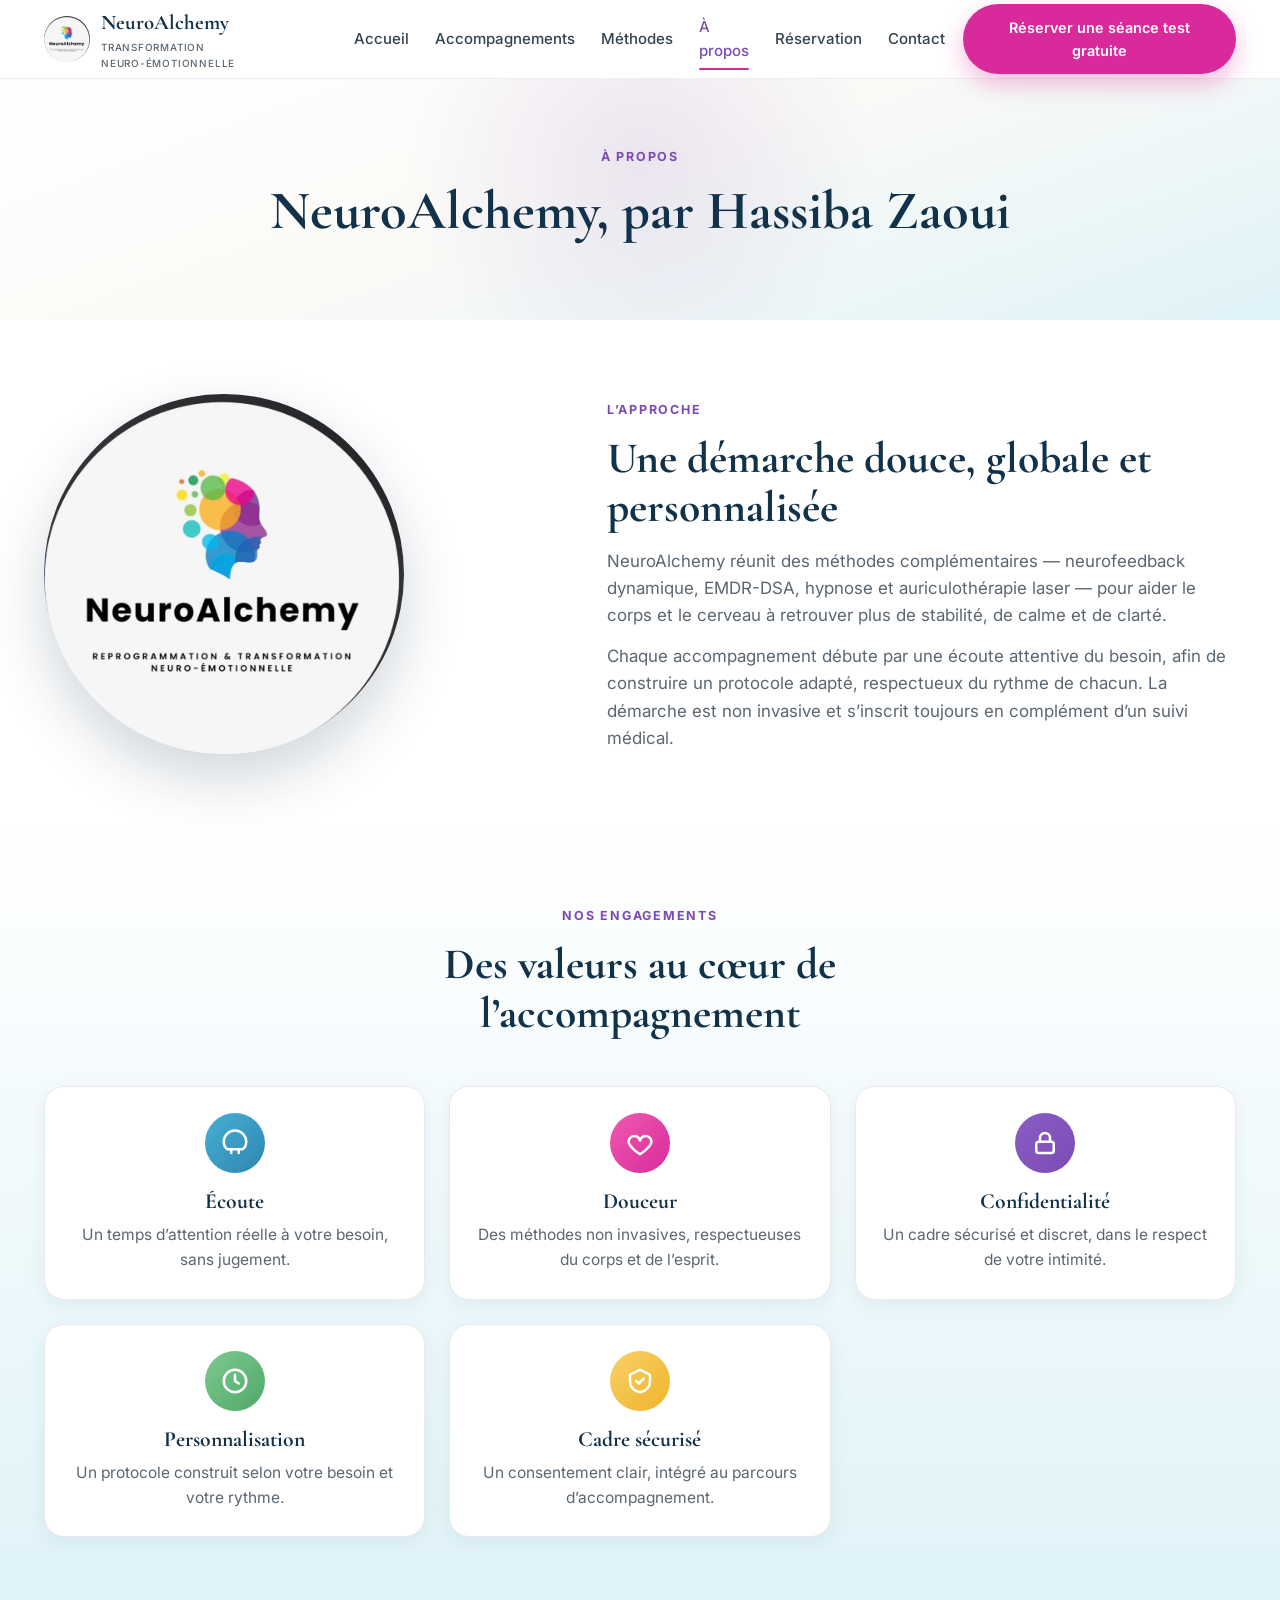
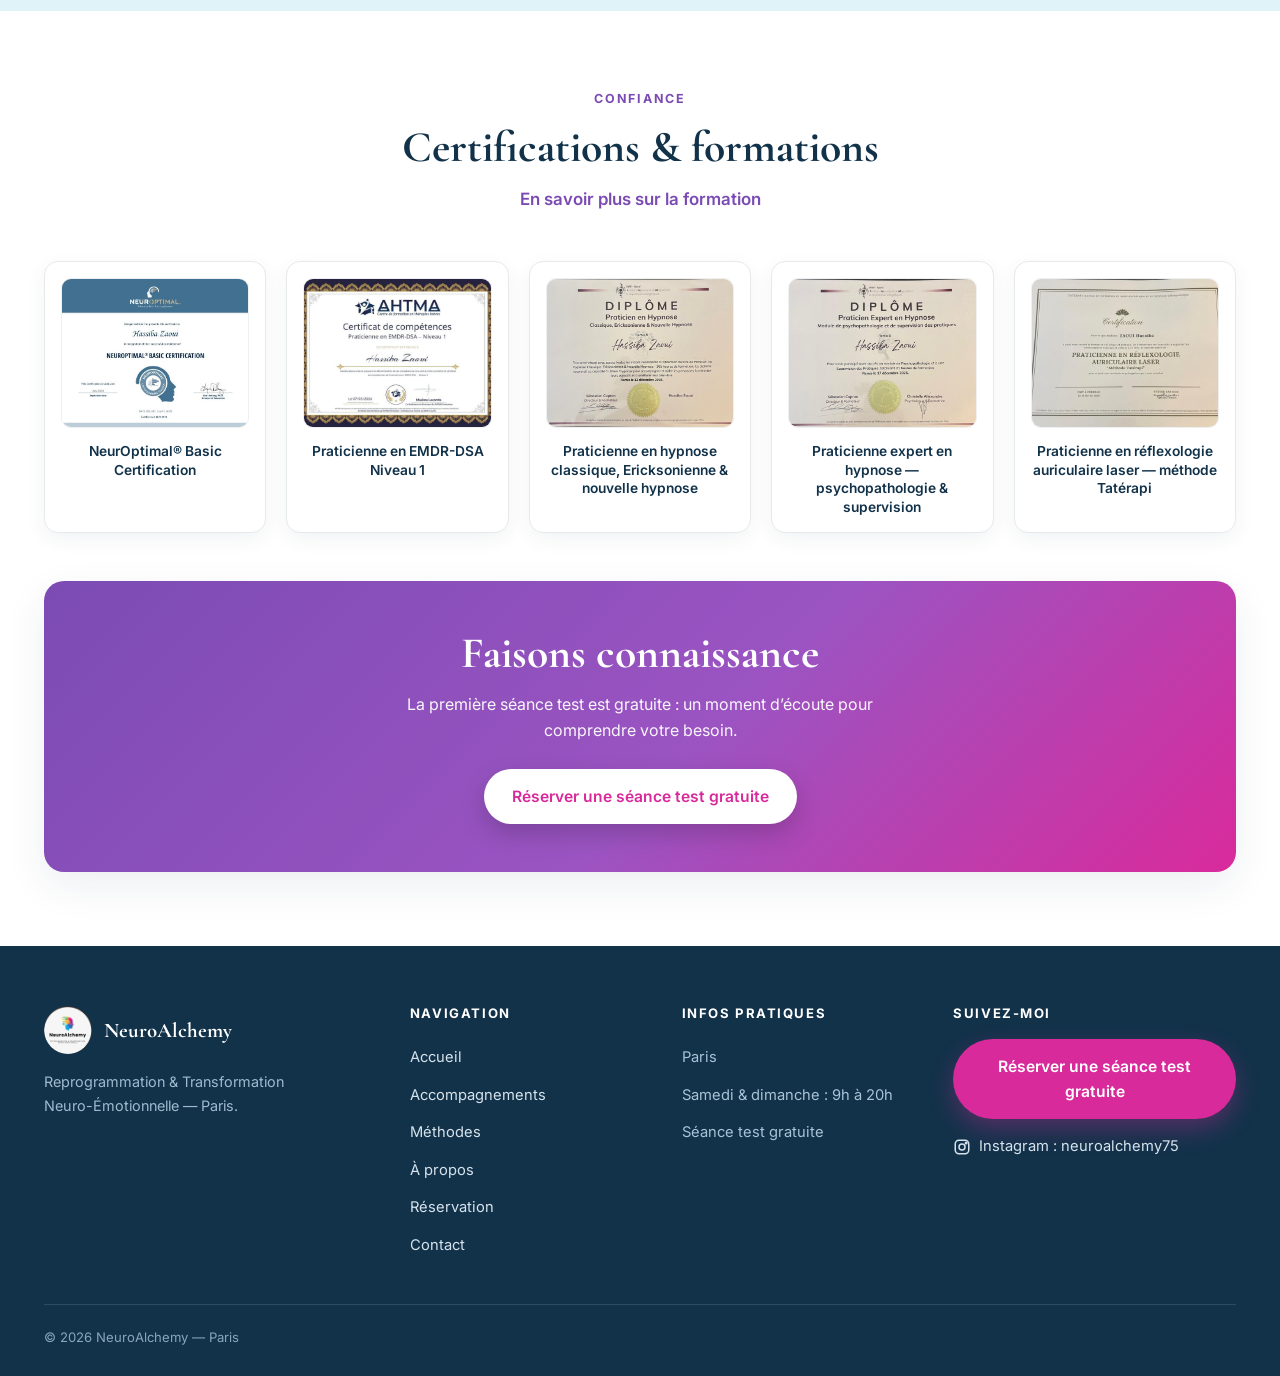
==== a-propos.html @ 663a6b1a "Site NeuroAlchemy version frontend statique" ====
<!DOCTYPE html>
<html lang="fr">
<head>
<meta charset="UTF-8">
<meta name="viewport" content="width=device-width, initial-scale=1.0">
<title>À propos — NeuroAlchemy | Hassiba Zaoui, Paris</title>
<meta name="description" content="NeuroAlchemy, l'approche de Hassiba Zaoui à Paris : écoute, douceur, confidentialité et accompagnement personnalisé en neuro-émotionnel.">
<link rel="preconnect" href="https://fonts.googleapis.com">
<link rel="preconnect" href="https://fonts.gstatic.com" crossorigin>
<link href="https://fonts.googleapis.com/css2?family=Cormorant+Garamond:wght@500;600;700&family=Inter:wght@400;500;600;700&display=swap" rel="stylesheet">
<link rel="icon" href="assets/img/logo-neuroalchemy.jpeg">
<link rel="stylesheet" href="assets/css/style.css">
</head>
<body>

<header class="site-header">
  <div class="container nav">
    <a href="index.html" class="brand">
      <img src="assets/img/logo-neuroalchemy.jpeg" alt="Logo NeuroAlchemy">
      <span>NeuroAlchemy<small>Transformation neuro-émotionnelle</small></span>
    </a>
    <nav class="nav-links">
      <a href="index.html">Accueil</a>
      <a href="accompagnements.html">Accompagnements</a>
      <a href="methodes.html">Méthodes</a>
      <a href="a-propos.html" class="active">À propos</a>
      <a href="reservation.html">Réservation</a>
      <a href="contact.html">Contact</a>
    </nav>
    <div class="nav-cta">
      <a href="reservation.html" class="btn btn-rose">Réserver une séance test gratuite</a>
      <button class="burger" aria-label="Ouvrir le menu" aria-expanded="false"><span></span><span></span><span></span></button>
    </div>
  </div>
</header>
<div class="mobile-menu" id="mobileMenu">
  <a href="index.html">Accueil</a>
  <a href="accompagnements.html">Accompagnements</a>
  <a href="methodes.html">Méthodes</a>
  <a href="a-propos.html">À propos</a>
  <a href="reservation.html">Réservation</a>
  <a href="contact.html">Contact</a>
  <a href="reservation.html" class="btn btn-rose btn-block">Réserver une séance test gratuite</a>
</div>

<section class="page-hero">
  <div class="container">
    <span class="eyebrow">À propos</span>
    <h1>NeuroAlchemy, par Hassiba Zaoui</h1>
  </div>
</section>

<!-- Présentation -->
<section class="bg-white">
  <div class="container">
    <div class="about-split">
      <div class="about-visual" data-reveal>
        <img class="hero-logo" src="assets/img/logo-neuroalchemy.jpeg" alt="Logo NeuroAlchemy">
      </div>
      <div data-reveal>
        <span class="eyebrow">L’approche</span>
        <h2>Une démarche douce, globale et personnalisée</h2>
        <p class="section-lead" style="margin-top:16px">NeuroAlchemy réunit des méthodes complémentaires — neurofeedback dynamique, EMDR-DSA, hypnose et auriculothérapie laser — pour aider le corps et le cerveau à retrouver plus de stabilité, de calme et de clarté.</p>
        <p class="section-lead" style="margin-top:14px">Chaque accompagnement débute par une écoute attentive du besoin, afin de construire un protocole adapté, respectueux du rythme de chacun. La démarche est non invasive et s’inscrit toujours en complément d’un suivi médical.</p>
      </div>
    </div>
  </div>
</section>

<!-- Valeurs -->
<section class="bg-soft">
  <div class="container">
    <div class="section-head">
      <span class="eyebrow">Nos engagements</span>
      <h2>Des valeurs au cœur de l’accompagnement</h2>
    </div>
    <div class="grid grid-3">
      <div class="card value" data-reveal><div class="icon-circle ic-bleu"><svg viewBox="0 0 24 24" fill="none" stroke-width="2" stroke-linecap="round" stroke-linejoin="round"><path d="M3 11a9 9 0 0 1 18 0c0 4-3 6-3 6H6s-3-2-3-6z"/><path d="M9 18v2M15 18v2"/></svg></div><h3>Écoute</h3><p>Un temps d’attention réelle à votre besoin, sans jugement.</p></div>
      <div class="card value" data-reveal><div class="icon-circle ic-rose"><svg viewBox="0 0 24 24" fill="none" stroke-width="2" stroke-linecap="round" stroke-linejoin="round"><path d="M12 21s-7-4.5-9-9a4.5 4.5 0 0 1 9-2 4.5 4.5 0 0 1 9 2c-2 4.5-9 9-9 9z"/></svg></div><h3>Douceur</h3><p>Des méthodes non invasives, respectueuses du corps et de l’esprit.</p></div>
      <div class="card value" data-reveal><div class="icon-circle ic-violet"><svg viewBox="0 0 24 24" fill="none" stroke-width="2" stroke-linecap="round" stroke-linejoin="round"><rect x="5" y="11" width="14" height="9" rx="2"/><path d="M8 11V8a4 4 0 0 1 8 0v3"/></svg></div><h3>Confidentialité</h3><p>Un cadre sécurisé et discret, dans le respect de votre intimité.</p></div>
      <div class="card value" data-reveal><div class="icon-circle ic-vert"><svg viewBox="0 0 24 24" fill="none" stroke-width="2" stroke-linecap="round" stroke-linejoin="round"><circle cx="12" cy="12" r="9"/><path d="M12 7v5l3 2"/></svg></div><h3>Personnalisation</h3><p>Un protocole construit selon votre besoin et votre rythme.</p></div>
      <div class="card value" data-reveal><div class="icon-circle ic-jaune"><svg viewBox="0 0 24 24" fill="none" stroke-width="2" stroke-linecap="round" stroke-linejoin="round"><path d="M12 3l8 4v5c0 5-3.5 8-8 9-4.5-1-8-4-8-9V7z"/><path d="M9 12l2 2 4-4"/></svg></div><h3>Cadre sécurisé</h3><p>Un consentement clair, intégré au parcours d’accompagnement.</p></div>
    </div>
  </div>
</section>

<!-- Certifications -->
<section class="bg-white">
  <div class="container">
    <div class="section-head">
      <span class="eyebrow">Confiance</span>
      <h2>Certifications &amp; formations</h2>
      <p class="section-lead"><a href="https://reguletoncerveau.com/" target="_blank" rel="noopener" class="text-violet" style="font-weight:600">En savoir plus sur la formation</a></p>
    </div>
    <div class="cert-grid">
      <div class="cert" data-reveal><div class="cert-thumb"><img src="assets/img/cert-neuroptimal-1.jpg" alt="Certificat NeurOptimal Basic"></div><p>NeurOptimal® Basic Certification</p></div>
      <div class="cert" data-reveal><div class="cert-thumb"><img src="assets/img/cert-emdr-1.jpg" alt="Certificat EMDR-DSA Niveau 1"></div><p>Praticienne en EMDR-DSA Niveau 1</p></div>
      <div class="cert" data-reveal><div class="cert-thumb"><img src="assets/img/cert-hypnose.jpg" alt="Diplôme Praticien en hypnose classique, Ericksonienne et nouvelle hypnose"></div><p>Praticienne en hypnose classique, Ericksonienne &amp; nouvelle hypnose</p></div>
      <div class="cert" data-reveal><div class="cert-thumb"><img src="assets/img/cert-hypnose-expert.jpg" alt="Diplôme Praticien Expert en hypnose - psychopathologie et supervision"></div><p>Praticienne expert en hypnose — psychopathologie &amp; supervision</p></div>
      <div class="cert" data-reveal><div class="cert-thumb"><img src="assets/img/cert-taterapi.jpg" alt="Certification Praticienne en réflexologie auriculaire laser méthode Tatérapi"></div><p>Praticienne en réflexologie auriculaire laser — méthode Tatérapi</p></div>
    </div>
    <div class="cta-band" style="margin-top:48px" data-reveal>
      <h2>Faisons connaissance</h2>
      <p>La première séance test est gratuite : un moment d’écoute pour comprendre votre besoin.</p>
      <a href="reservation.html" class="btn btn-rose">Réserver une séance test gratuite</a>
    </div>
  </div>
</section>

<footer class="site-footer">
  <div class="container">
    <div class="footer-grid">
      <div>
        <div class="footer-brand"><img src="assets/img/logo-neuroalchemy.jpeg" alt="Logo NeuroAlchemy"> NeuroAlchemy</div>
        <p class="sig">Reprogrammation &amp; Transformation Neuro-Émotionnelle — Paris.</p>
      </div>
      <div>
        <h4>Navigation</h4>
        <ul class="footer-links">
          <li><a href="index.html">Accueil</a></li>
          <li><a href="accompagnements.html">Accompagnements</a></li>
          <li><a href="methodes.html">Méthodes</a></li>
          <li><a href="a-propos.html">À propos</a></li>
          <li><a href="reservation.html">Réservation</a></li>
          <li><a href="contact.html">Contact</a></li>
        </ul>
      </div>
      <div>
        <h4>Infos pratiques</h4>
        <ul class="footer-info">
          <li>Paris</li>
          <li>Samedi &amp; dimanche : 9h à 20h</li>
          <li>Séance test gratuite</li>
        </ul>
      </div>
      <div class="footer-cta">
        <h4>Suivez-moi</h4>
        <a href="reservation.html" class="btn btn-rose btn-block">Réserver une séance test gratuite</a>
        <a class="insta" href="https://www.instagram.com/neuroalchemy75" target="_blank" rel="noopener">
          <svg width="18" height="18" viewBox="0 0 24 24" fill="none" stroke="currentColor" stroke-width="2"><rect x="3" y="3" width="18" height="18" rx="5"/><circle cx="12" cy="12" r="4"/><circle cx="17.5" cy="6.5" r="1"/></svg>
          Instagram : neuroalchemy75
        </a>
      </div>
    </div>
    <div class="footer-bottom">
      <p>© <span id="year"></span> NeuroAlchemy — Paris</p>
    </div>
  </div>
</footer>

<script src="assets/js/main.js"></script>
</body>
</html>
---- assets/css/style.css ----
/* =========================================================
   NeuroAlchemy — Feuille de style globale
   Reprogrammation & Transformation Neuro-Émotionnelle
   ========================================================= */

/* ---------- Variables ---------- */
:root{
  --bleu-profond:#12324A;
  --bleu-clair:#DFF3F8;
  --vert-sauge:#DDEEDB;
  --violet:#7B4BB3;
  --rose:#D92A9B;
  --rose-fonce:#b91f80;
  --jaune:#F6C44F;
  --creme:#F8F7F4;
  --noir:#111111;
  --gris:#5b6670;
  --gris-clair:#eef0f2;
  --blanc:#ffffff;

  --maxw:1240px;
  --radius:20px;
  --radius-sm:14px;
  --shadow:0 14px 40px rgba(18,50,74,.08);
  --shadow-sm:0 6px 20px rgba(18,50,74,.06);
  --shadow-hover:0 20px 50px rgba(18,50,74,.14);
  --border:1px solid #e7e9ec;

  --ff-serif:"Cormorant Garamond","Playfair Display",Georgia,serif;
  --ff-sans:"Inter","Manrope",system-ui,-apple-system,Segoe UI,Roboto,sans-serif;
}

/* ---------- Reset ---------- */
*,*::before,*::after{box-sizing:border-box;margin:0;padding:0}
html{scroll-behavior:smooth;-webkit-text-size-adjust:100%}
body{
  font-family:var(--ff-sans);
  color:var(--noir);
  background:var(--creme);
  line-height:1.6;
  overflow-x:hidden;
}
img{max-width:100%;display:block}
a{color:inherit;text-decoration:none}
ul{list-style:none}
button{font-family:inherit;cursor:pointer;border:none;background:none}

/* ---------- Typo ---------- */
h1,h2,h3,h4{font-family:var(--ff-serif);font-weight:700;line-height:1.12;color:var(--bleu-profond)}
h1{font-size:clamp(2.4rem,5vw,3.9rem)}
h2{font-size:clamp(1.9rem,3.4vw,2.9rem)}
h3{font-size:1.35rem}
.section-lead{font-size:1.06rem;color:var(--gris);max-width:640px}
.text-rose{color:var(--rose)}
.text-violet{color:var(--violet)}

/* ---------- Layout ---------- */
.container{width:100%;max-width:var(--maxw);margin:0 auto;padding:0 24px}
section{padding:74px 0}
.section-head{text-align:center;max-width:720px;margin:0 auto 48px}
.section-head .section-lead{margin:14px auto 0}
.eyebrow{
  display:inline-block;font-family:var(--ff-sans);font-weight:700;
  font-size:.78rem;letter-spacing:.14em;text-transform:uppercase;
  color:var(--violet);margin-bottom:14px;
}
.bg-soft{background:linear-gradient(180deg,#ffffff 0%,var(--bleu-clair) 100%)}
.bg-sauge{background:linear-gradient(180deg,#ffffff 0%,var(--vert-sauge) 120%)}
.bg-white{background:var(--blanc)}

/* ---------- Boutons / CTA ---------- */
.btn{
  display:inline-flex;align-items:center;justify-content:center;gap:.5rem;
  padding:15px 28px;border-radius:50px;font-weight:600;font-size:.98rem;
  transition:transform .2s ease,box-shadow .2s ease,background .2s ease;
  text-align:center;
}
.btn-rose{background:var(--rose);color:#fff;box-shadow:0 10px 24px rgba(217,42,155,.32)}
.btn-rose:hover{background:var(--rose-fonce);transform:translateY(-2px);box-shadow:0 16px 30px rgba(217,42,155,.40)}
.btn-ghost{background:#fff;color:var(--bleu-profond);border:1.5px solid #d8dde2}
.btn-ghost:hover{border-color:var(--violet);color:var(--violet);transform:translateY(-2px)}
.btn-light{background:rgba(255,255,255,.14);color:#fff;border:1.5px solid rgba(255,255,255,.35)}
.btn-light:hover{background:rgba(255,255,255,.24)}
.btn-block{width:100%}

/* ---------- Badges ---------- */
.badges{display:flex;flex-wrap:wrap;gap:10px}
.badge{
  display:inline-flex;align-items:center;gap:7px;
  background:#fff;border:var(--border);border-radius:50px;
  padding:9px 16px;font-size:.86rem;font-weight:500;color:var(--bleu-profond);
  box-shadow:var(--shadow-sm);
}
.badge .dot{width:8px;height:8px;border-radius:50%;background:var(--rose)}
.badge:nth-child(2) .dot{background:var(--violet)}
.badge:nth-child(3) .dot{background:var(--jaune)}
.badge:nth-child(4) .dot{background:#3aa6c9}

/* =========================================================
   HEADER
   ========================================================= */
.site-header{
  position:sticky;top:0;z-index:60;background:rgba(255,255,255,.92);
  backdrop-filter:blur(10px);border-bottom:1px solid #eceef0;
}
.nav{display:flex;align-items:center;justify-content:space-between;gap:18px;height:78px}
.brand{display:flex;align-items:center;gap:11px;font-family:var(--ff-serif);font-weight:700;font-size:1.3rem;color:var(--bleu-profond)}
.brand img{width:46px;height:46px;border-radius:50%;object-fit:cover}
.brand small{display:block;font-family:var(--ff-sans);font-weight:500;font-size:.62rem;letter-spacing:.08em;color:var(--gris);text-transform:uppercase}
.nav-links{display:flex;align-items:center;gap:26px}
.nav-links a{font-size:.94rem;font-weight:500;color:#33444f;position:relative;padding:4px 0}
.nav-links a:hover,.nav-links a.active{color:var(--violet)}
.nav-links a.active::after{content:"";position:absolute;left:0;right:0;bottom:-3px;height:2px;background:var(--rose);border-radius:2px}
.nav-cta{display:flex;align-items:center;gap:12px}
.nav-cta .btn{padding:12px 20px;font-size:.9rem}
.burger{display:none;flex-direction:column;gap:5px;padding:8px}
.burger span{width:24px;height:2.5px;background:var(--bleu-profond);border-radius:2px;transition:.3s}
.burger.open span:nth-child(1){transform:translateY(7.5px) rotate(45deg)}
.burger.open span:nth-child(2){opacity:0}
.burger.open span:nth-child(3){transform:translateY(-7.5px) rotate(-45deg)}

/* Mobile menu panel */
.mobile-menu{
  position:fixed;inset:0;z-index:55;background:var(--creme);
  display:flex;flex-direction:column;padding:100px 28px 40px;gap:6px;
  transform:translateX(100%);transition:transform .35s ease;visibility:hidden;
}
.mobile-menu.open{transform:translateX(0);visibility:visible}
.mobile-menu a{font-size:1.15rem;font-weight:600;color:var(--bleu-profond);padding:14px 6px;border-bottom:1px solid #e7e9ec}
.mobile-menu a:last-of-type{border:none}
.mobile-menu .btn{margin-top:18px}

/* =========================================================
   HERO
   ========================================================= */
.hero{position:relative;overflow:hidden;background:linear-gradient(160deg,#ffffff 0%,#fbfaf7 40%,var(--bleu-clair) 100%)}
.hero::before{
  content:"";position:absolute;top:-160px;right:-120px;width:540px;height:540px;
  background:radial-gradient(circle,rgba(123,75,179,.18),transparent 65%);filter:blur(10px);z-index:0;
}
.hero .container{position:relative;z-index:1;display:grid;grid-template-columns:1.05fr .95fr;gap:40px;align-items:center;padding-top:60px;padding-bottom:70px}
.hero h1{margin-bottom:22px}
.hero p.lead{font-size:1.12rem;color:#3c4a54;max-width:540px;margin-bottom:26px}
.hero .badges{margin:26px 0 30px}
.hero-ctas{display:flex;flex-wrap:wrap;gap:14px}
.hero-visual{display:flex;justify-content:center;align-items:center}
.hero-visual svg{width:100%;max-width:460px;height:auto;filter:drop-shadow(0 24px 50px rgba(18,50,74,.16))}
.hero-logo{width:100%;max-width:420px;border-radius:50%;box-shadow:0 24px 60px rgba(18,50,74,.20)}
.about-visual .hero-logo{max-width:360px}

/* =========================================================
   CARTES
   ========================================================= */
.grid{display:grid;gap:24px}
.grid-2{grid-template-columns:repeat(2,1fr)}
.grid-3{grid-template-columns:repeat(3,1fr)}
.grid-4{grid-template-columns:repeat(4,1fr)}

.card{
  background:#fff;border:var(--border);border-radius:var(--radius);
  padding:30px;box-shadow:var(--shadow-sm);
  transition:transform .25s ease,box-shadow .25s ease;
}
.card:hover{transform:translateY(-5px);box-shadow:var(--shadow-hover)}
.card h3{margin-bottom:10px}
.card p{color:var(--gris);font-size:.97rem}

/* Icône circulaire colorée */
.icon-circle{
  width:60px;height:60px;border-radius:50%;display:flex;align-items:center;justify-content:center;
  margin-bottom:18px;color:#fff;
}
.icon-circle svg{width:30px;height:30px;stroke:#fff}
.ic-violet{background:linear-gradient(135deg,#8a5ec6,#7B4BB3)}
.ic-rose{background:linear-gradient(135deg,#ef5bb0,#D92A9B)}
.ic-bleu{background:linear-gradient(135deg,#46b0d4,#2f86b0)}
.ic-vert{background:linear-gradient(135deg,#7ec98f,#4fa86a)}
.ic-jaune{background:linear-gradient(135deg,#f8d06a,#f0b429)}

/* Méthodes (icône à part) */
.method-card{position:relative;overflow:hidden}
.method-card::after{content:"";position:absolute;top:-40px;right:-40px;width:120px;height:120px;border-radius:50%;background:radial-gradient(circle,rgba(123,75,179,.10),transparent 70%)}

/* =========================================================
   SECTION TEXTE + VISUEL (approche)
   ========================================================= */
.split{display:grid;grid-template-columns:1fr 1fr;gap:48px;align-items:center}
.split .visual svg{width:100%;max-width:420px;margin:0 auto;filter:drop-shadow(0 18px 40px rgba(47,134,176,.18))}

/* =========================================================
   BESOINS (grille icônes)
   ========================================================= */
.needs-grid{display:grid;grid-template-columns:repeat(4,1fr);gap:18px}
.need{
  background:#fff;border:var(--border);border-radius:var(--radius-sm);
  padding:22px 14px;text-align:center;box-shadow:var(--shadow-sm);
  transition:transform .2s ease,box-shadow .2s ease;
}
.need:hover{transform:translateY(-4px);box-shadow:var(--shadow);border-color:var(--bleu-clair)}
.need .need-ic{
  width:52px;height:52px;margin:0 auto 12px;border-radius:50%;
  display:flex;align-items:center;justify-content:center;
  background:var(--bleu-clair);color:var(--bleu-profond);
}
.need:nth-child(3n) .need-ic{background:var(--vert-sauge)}
.need:nth-child(3n+1) .need-ic{background:#f3e7fb;color:var(--violet)}
.need .need-ic svg{width:26px;height:26px}
.need span{font-weight:600;font-size:.92rem;color:var(--bleu-profond)}

/* =========================================================
   ÉTAPES
   ========================================================= */
.steps{display:grid;grid-template-columns:repeat(4,1fr);gap:20px;position:relative}
.step{background:#fff;border:var(--border);border-radius:var(--radius);padding:28px 24px;box-shadow:var(--shadow-sm);position:relative}
.step-num{
  width:44px;height:44px;border-radius:50%;background:var(--bleu-profond);color:#fff;
  display:flex;align-items:center;justify-content:center;font-family:var(--ff-serif);font-weight:700;font-size:1.25rem;margin-bottom:16px;
}
.step:nth-child(2) .step-num{background:var(--violet)}
.step:nth-child(3) .step-num{background:var(--rose)}
.step:nth-child(4) .step-num{background:var(--jaune);color:var(--bleu-profond)}
.step h3{font-size:1.12rem;margin-bottom:8px}
.step p{color:var(--gris);font-size:.93rem}
.step-arrow{position:absolute;top:50%;right:-22px;transform:translateY(-50%);color:#c9d3da;z-index:2}
.steps .step:last-child .step-arrow{display:none}

/* =========================================================
   TABLEAU PROTOCOLES
   ========================================================= */
.table-wrap{background:#fff;border:var(--border);border-radius:var(--radius);box-shadow:var(--shadow);overflow:hidden}
.table-scroll{overflow-x:auto}
table.protocoles{width:100%;border-collapse:collapse;min-width:680px}
table.protocoles th,table.protocoles td{padding:15px 20px;text-align:left;font-size:.94rem}
table.protocoles thead th{background:var(--bleu-profond);color:#fff;font-family:var(--ff-sans);font-weight:600;letter-spacing:.02em}
table.protocoles tbody tr:nth-child(even){background:#f6fafc}
table.protocoles tbody tr{border-bottom:1px solid #eef2f4}
table.protocoles td:first-child{font-weight:600;color:var(--bleu-profond)}
.table-note{font-size:.86rem;color:var(--gris);margin-top:16px;font-style:italic;text-align:center}
.scroll-hint{display:none;font-size:.8rem;color:var(--violet);text-align:center;margin-bottom:10px}

/* Cartes protocoles (mobile) */
.proto-cards{display:none;flex-direction:column;gap:14px}
.proto-card{background:#fff;border:var(--border);border-radius:var(--radius-sm);padding:18px 20px;box-shadow:var(--shadow-sm)}
.proto-card h4{font-family:var(--ff-serif);color:var(--bleu-profond);font-size:1.1rem;margin-bottom:10px}
.proto-card dl{display:grid;grid-template-columns:auto 1fr;gap:6px 14px;font-size:.9rem}
.proto-card dt{color:var(--gris)}
.proto-card dd{font-weight:600;color:var(--bleu-profond);text-align:right}

/* =========================================================
   CERTIFICATIONS
   ========================================================= */
.cert-grid{display:grid;grid-template-columns:repeat(5,1fr);gap:20px}
.cert{background:#fff;border:var(--border);border-radius:var(--radius-sm);padding:16px;box-shadow:var(--shadow-sm);text-align:center;transition:transform .2s ease,box-shadow .2s ease}
.cert:hover{transform:translateY(-4px);box-shadow:var(--shadow)}
.cert-thumb{height:150px;border-radius:10px;overflow:hidden;border:1px solid #edeff1;margin-bottom:14px;display:flex;align-items:center;justify-content:center;background:#f7f9fa}
.cert-thumb img{width:100%;height:100%;object-fit:cover}
.cert-thumb.placeholder{background:linear-gradient(135deg,#eef4fb,#f3e7fb);flex-direction:column;gap:8px;color:var(--violet);padding:14px}
.cert-thumb.placeholder svg{width:42px;height:42px}
.cert-thumb.placeholder small{font-size:.72rem;color:var(--gris)}
.cert p{font-size:.86rem;font-weight:600;color:var(--bleu-profond);line-height:1.35}

/* =========================================================
   INFOS PRATIQUES
   ========================================================= */
.infos-card{background:var(--bleu-profond);color:#fff;border-radius:var(--radius);padding:34px;box-shadow:var(--shadow)}
.infos-card h3{color:#fff;margin-bottom:20px}
.infos-list li{display:flex;gap:12px;padding:12px 0;border-bottom:1px solid rgba(255,255,255,.12);font-size:.95rem}
.infos-list li:last-child{border:none}
.infos-list .lbl{color:#a8c4d6;min-width:140px}
.infos-list .val{font-weight:600;color:#fff}
.infos-card .warn{margin-top:16px;font-size:.85rem;color:#ffd9ef;background:rgba(217,42,155,.18);padding:12px 14px;border-radius:10px}

.infos-split{display:grid;grid-template-columns:1fr 1fr;gap:40px;align-items:start}
.infos-split .lead-block h2{margin-bottom:14px}

/* =========================================================
   RÉSERVATION (parcours 6 étapes / formulaire)
   ========================================================= */
.reservation-card{background:#fff;border:var(--border);border-radius:var(--radius);box-shadow:var(--shadow);padding:38px;max-width:720px;margin:0 auto}
.parcours{display:grid;grid-template-columns:repeat(3,1fr);gap:16px;margin-bottom:30px}
.parcours-step{display:flex;gap:12px;align-items:center;background:var(--creme);border-radius:var(--radius-sm);padding:14px}
.parcours-step .n{width:34px;height:34px;flex:0 0 34px;border-radius:50%;background:#fff;border:2px solid var(--violet);color:var(--violet);display:flex;align-items:center;justify-content:center;font-weight:700;font-size:.9rem}
.parcours-step span{font-size:.88rem;font-weight:600;color:var(--bleu-profond)}

.consent{display:flex;flex-direction:column;gap:12px;margin:6px 0 24px}
.consent label{display:flex;gap:12px;align-items:flex-start;font-size:.92rem;color:#3c4a54;cursor:pointer}
.consent input{margin-top:4px;width:18px;height:18px;accent-color:var(--rose);flex:0 0 18px}

/* Formulaire */
.form-grid{display:grid;grid-template-columns:1fr 1fr;gap:18px;margin-bottom:18px}
.field{display:flex;flex-direction:column;gap:7px}
.field.full{grid-column:1/-1}
.field label{font-size:.86rem;font-weight:600;color:var(--bleu-profond)}
.field input,.field select,.field textarea{
  font-family:inherit;font-size:.95rem;padding:13px 15px;border:1.5px solid #dde2e6;border-radius:12px;background:#fcfdfe;color:var(--noir);transition:border .2s,box-shadow .2s;
}
.field input:focus,.field select:focus,.field textarea:focus{outline:none;border-color:var(--violet);box-shadow:0 0 0 3px rgba(123,75,179,.12)}
.field textarea{resize:vertical;min-height:110px}
.cancel-box{background:var(--bleu-clair);border-radius:12px;padding:14px 18px;font-size:.88rem;color:var(--bleu-profond);margin-bottom:20px}
.cancel-box strong{color:var(--rose-fonce)}
.form-success{
  display:none;background:linear-gradient(135deg,var(--vert-sauge),#eef9ee);
  border:1.5px solid #bfe0c2;border-radius:var(--radius-sm);padding:22px 24px;
  color:#2c5a39;font-weight:500;text-align:center;margin-top:20px;
}
.form-success.show{display:block;animation:fade .4s ease}
.form-success strong{display:block;font-family:var(--ff-serif);font-size:1.2rem;margin-bottom:6px;color:var(--bleu-profond)}
@keyframes fade{from{opacity:0;transform:translateY(8px)}to{opacity:1;transform:none}}

/* =========================================================
   FAQ
   ========================================================= */
.faq{max-width:780px;margin:0 auto;display:flex;flex-direction:column;gap:12px}
.faq-item{background:#fff;border:var(--border);border-radius:var(--radius-sm);overflow:hidden;box-shadow:var(--shadow-sm)}
.faq-q{width:100%;display:flex;justify-content:space-between;align-items:center;gap:16px;text-align:left;padding:20px 24px;font-weight:600;color:var(--bleu-profond);font-size:1.02rem}
.faq-q .chev{flex:0 0 22px;transition:transform .3s ease;color:var(--violet)}
.faq-item.open .faq-q .chev{transform:rotate(180deg)}
.faq-a{max-height:0;overflow:hidden;transition:max-height .35s ease}
.faq-a p{padding:0 24px 20px;color:var(--gris);font-size:.96rem}

/* =========================================================
   CTA BANDEAU
   ========================================================= */
.cta-band{background:linear-gradient(135deg,var(--violet),#9b54c2 55%,var(--rose));border-radius:var(--radius);padding:48px;text-align:center;color:#fff;box-shadow:var(--shadow)}
.cta-band h2{color:#fff;margin-bottom:14px}
.cta-band p{max-width:560px;margin:0 auto 26px;opacity:.95}
.cta-band .btn-rose{background:#fff;color:var(--rose);box-shadow:0 10px 24px rgba(0,0,0,.18)}
.cta-band .btn-rose:hover{background:#fff;color:var(--rose-fonce)}

/* =========================================================
   DISCLAIMER
   ========================================================= */
.disclaimer{background:#fff;border:1px dashed #d3dade;border-radius:var(--radius-sm);padding:18px 22px;font-size:.9rem;color:var(--gris);text-align:center;max-width:820px;margin:0 auto}

/* =========================================================
   FOOTER
   ========================================================= */
.site-footer{background:var(--bleu-profond);color:#d7e3ec;padding:60px 0 28px}
.footer-grid{display:grid;grid-template-columns:1.4fr 1fr 1fr 1.2fr;gap:36px;margin-bottom:40px}
.footer-brand{display:flex;align-items:center;gap:12px;margin-bottom:16px;font-family:var(--ff-serif);font-size:1.3rem;color:#fff;font-weight:700}
.footer-brand img{width:48px;height:48px;border-radius:50%}
.site-footer p.sig{font-size:.9rem;color:#9fbacd;max-width:280px}
.site-footer h4{color:#fff;font-family:var(--ff-sans);font-size:.82rem;letter-spacing:.12em;text-transform:uppercase;margin-bottom:18px}
.footer-links li,.footer-info li{padding:7px 0;font-size:.92rem}
.footer-links a:hover{color:var(--rose)}
.footer-info li{color:#a8c4d6}
.footer-cta .btn{margin-bottom:16px}
.footer-cta a.insta{display:inline-flex;align-items:center;gap:8px;color:#d7e3ec;font-size:.92rem}
.footer-cta a.insta:hover{color:var(--jaune)}
.footer-bottom{border-top:1px solid rgba(255,255,255,.12);padding-top:22px;display:flex;justify-content:space-between;flex-wrap:wrap;gap:14px;font-size:.82rem;color:#88a6bb}
.footer-disclaimer{font-size:.82rem;color:#88a6bb;max-width:680px;line-height:1.5}

/* =========================================================
   PAGE HEADER (pages secondaires)
   ========================================================= */
.page-hero{background:linear-gradient(160deg,#ffffff,#fbfaf7 45%,var(--bleu-clair));text-align:center;padding:64px 0 60px;position:relative;overflow:hidden}
.page-hero::before{content:"";position:absolute;top:-120px;left:50%;transform:translateX(-50%);width:600px;height:400px;background:radial-gradient(circle,rgba(123,75,179,.12),transparent 65%)}
.page-hero .container{position:relative;z-index:1}
.page-hero h1{font-size:clamp(2.2rem,4.4vw,3.4rem);margin-bottom:18px}
.page-hero p{font-size:1.1rem;color:#3c4a54;max-width:640px;margin:0 auto}
.page-hero .badges{justify-content:center;margin-top:26px}

/* Accompagnements catégories */
.cat-card{display:grid;grid-template-columns:auto 1fr;gap:22px;align-items:start;background:#fff;border:var(--border);border-radius:var(--radius);padding:30px;box-shadow:var(--shadow-sm);transition:transform .25s,box-shadow .25s}
.cat-card:hover{transform:translateY(-4px);box-shadow:var(--shadow-hover)}
.cat-card .tags{display:flex;flex-wrap:wrap;gap:8px;margin-top:12px}
.cat-card .tags span{background:var(--bleu-clair);color:var(--bleu-profond);border-radius:50px;padding:5px 13px;font-size:.8rem;font-weight:600}

/* Méthode détaillée */
.method-detail{display:grid;grid-template-columns:auto 1fr;gap:26px;align-items:start;background:#fff;border:var(--border);border-radius:var(--radius);padding:34px;box-shadow:var(--shadow-sm)}
.method-detail .for-needs{margin-top:14px;font-size:.92rem;color:var(--bleu-profond)}
.method-detail .for-needs strong{color:var(--violet)}
.method-detail .btn{margin-top:18px}

/* Valeurs */
.value{text-align:center;padding:26px 20px}
.value .icon-circle{margin:0 auto 16px}

/* About */
.about-split{display:grid;grid-template-columns:.9fr 1.1fr;gap:48px;align-items:center}
.about-visual svg{width:100%;max-width:380px;margin:0 auto}

/* contact info */
.contact-grid{display:grid;grid-template-columns:1fr 1fr;gap:30px}
.contact-info li{display:flex;gap:14px;align-items:center;padding:16px 0;border-bottom:1px solid #e7e9ec}
.contact-info li:last-child{border:none}
.contact-info .ci-ic{width:46px;height:46px;flex:0 0 46px;border-radius:50%;background:var(--bleu-clair);display:flex;align-items:center;justify-content:center;color:var(--violet)}
.contact-info .ci-ic svg{width:22px;height:22px}
.contact-info .ci-lbl{font-size:.78rem;color:var(--gris);text-transform:uppercase;letter-spacing:.06em}
.contact-info .ci-val{font-weight:600;color:var(--bleu-profond)}

.mt-0{margin-top:0}
.center{text-align:center}
.mb-40{margin-bottom:40px}

/* =========================================================
   RESPONSIVE — TABLETTE
   ========================================================= */
@media (max-width:1024px){
  .grid-4{grid-template-columns:repeat(2,1fr)}
  .needs-grid{grid-template-columns:repeat(3,1fr)}
  .steps{grid-template-columns:repeat(2,1fr)}
  .step-arrow{display:none}
  .cert-grid{grid-template-columns:repeat(3,1fr)}
  .parcours{grid-template-columns:repeat(2,1fr)}
}

/* =========================================================
   RESPONSIVE — MOBILE (768px)
   ========================================================= */
@media (max-width:768px){
  section{padding:52px 0}
  .container{padding:0 18px}
  .nav-links,.nav-cta .btn{display:none}
  .burger{display:flex}

  /* Hero mobile : tout centré, empilé */
  .hero .container{grid-template-columns:1fr;text-align:center;gap:30px;padding-top:36px;padding-bottom:44px}
  .hero p.lead{margin-left:auto;margin-right:auto}
  .hero .badges{justify-content:center}
  .hero-ctas{flex-direction:column}
  .hero-ctas .btn{width:100%}
  .hero-visual{order:-1}
  .hero-visual svg{max-width:280px}

  .split,.infos-split,.about-split,.contact-grid{grid-template-columns:1fr;gap:30px;text-align:center}
  .split .visual{order:-1}
  .section-head{margin-bottom:34px}

  .grid-2,.grid-3,.grid-4{grid-template-columns:1fr}
  .needs-grid{grid-template-columns:repeat(2,1fr)}
  .steps{grid-template-columns:1fr}

  .cert-grid{grid-template-columns:repeat(2,1fr)}

  /* Tableau -> cartes */
  .table-wrap{display:none}
  .proto-cards{display:flex}

  .parcours{grid-template-columns:1fr}
  .form-grid{grid-template-columns:1fr}
  .reservation-card{padding:24px}

  .cat-card,.method-detail{grid-template-columns:1fr;text-align:center}
  .cat-card .tags{justify-content:center}
  .method-detail .icon-circle,.cat-card .icon-circle{margin-left:auto;margin-right:auto}

  .cta-band{padding:34px 22px}

  .footer-grid{grid-template-columns:1fr;gap:30px;text-align:center}
  .footer-brand,.footer-cta a.insta{justify-content:center}
  .site-footer p.sig{margin:0 auto}
  .infos-list .lbl{min-width:auto}
  .footer-bottom{flex-direction:column;text-align:center;align-items:center}
}

@media (max-width:380px){
  .needs-grid,.cert-grid{grid-template-columns:1fr}
  .badge{font-size:.8rem}
}
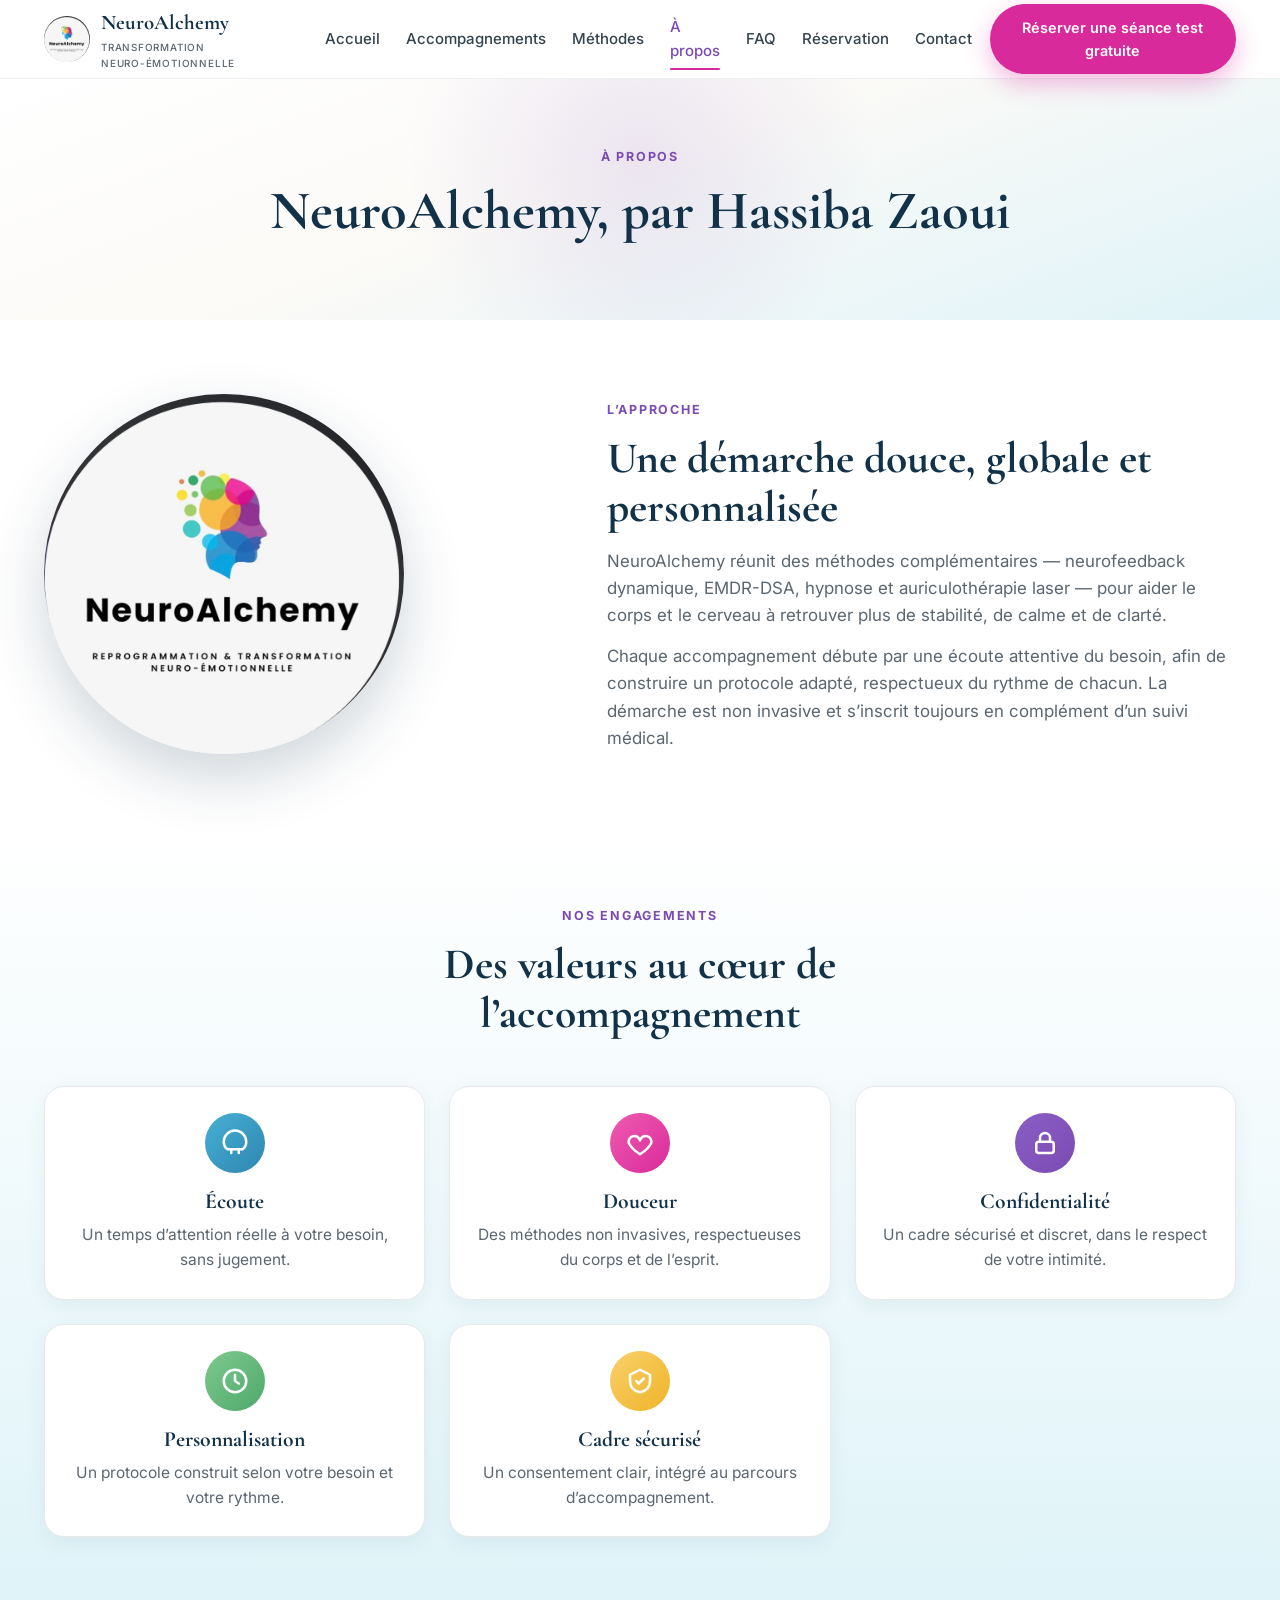
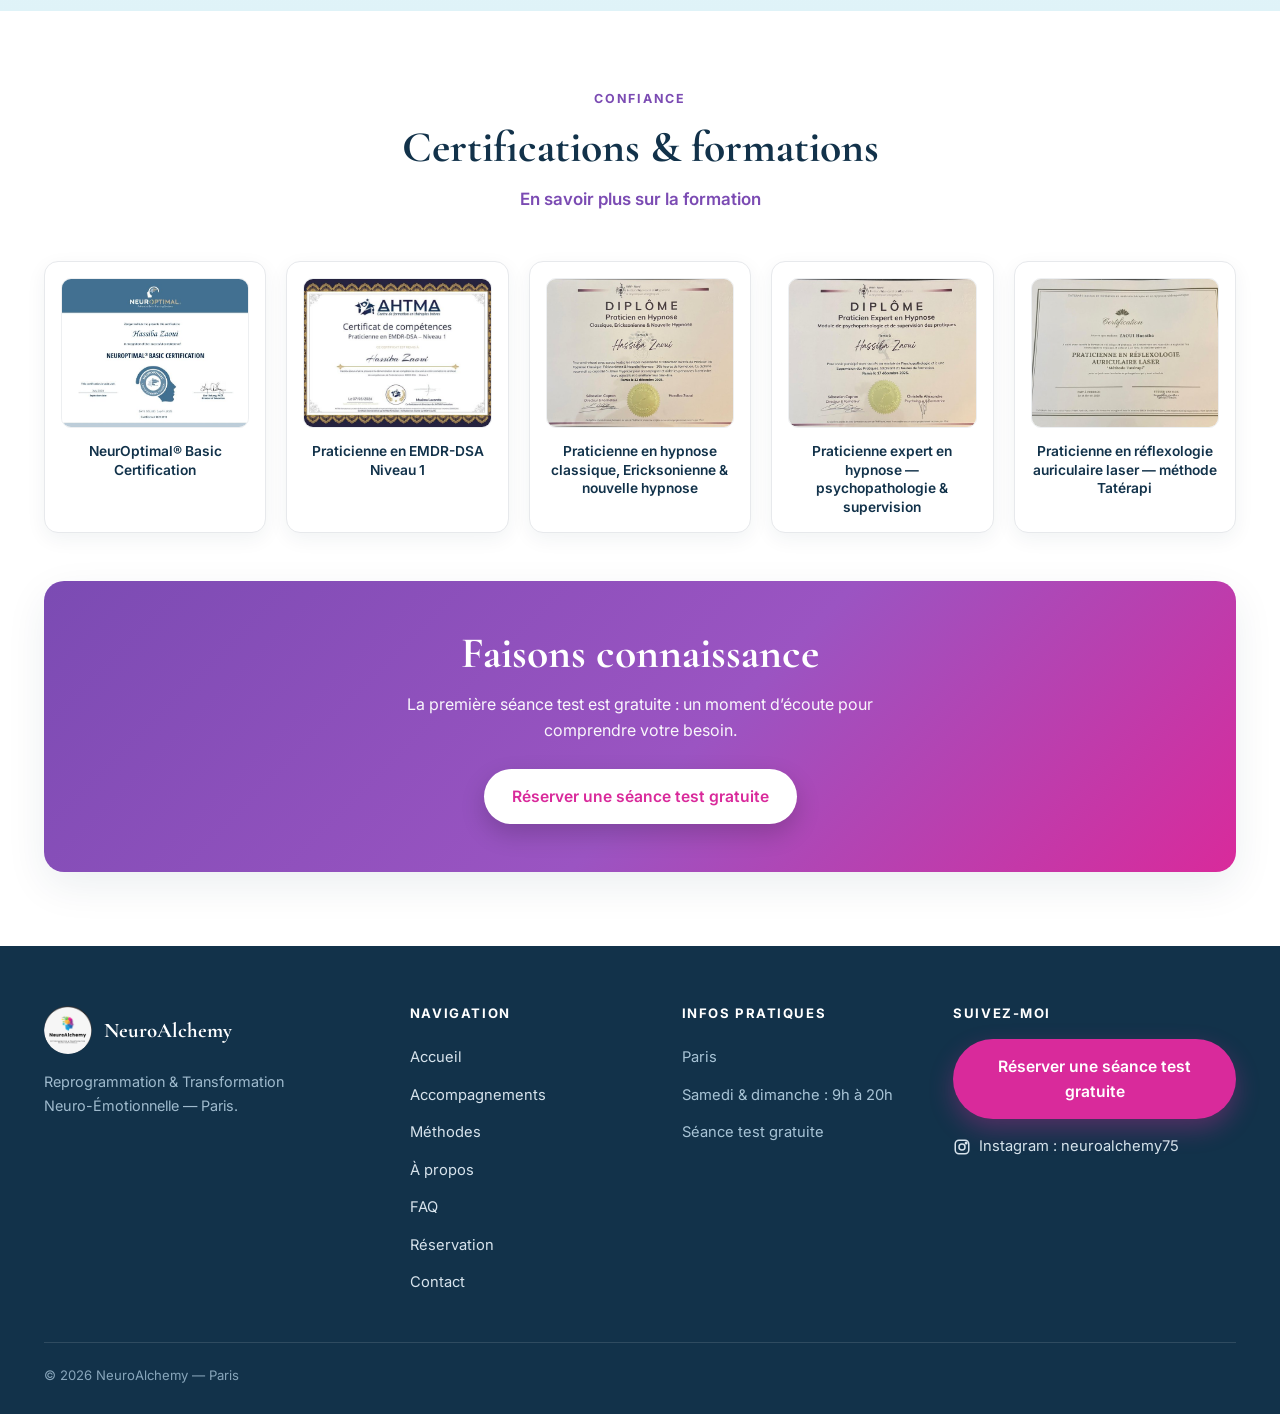
==== commit 60a315e3: "Ajout page FAQ hypnose + nav + styles" ====
--- a/a-propos.html
+++ b/a-propos.html
@@ -24,6 +24,7 @@
       <a href="accompagnements.html">Accompagnements</a>
       <a href="methodes.html">Méthodes</a>
       <a href="a-propos.html" class="active">À propos</a>
+      <a href="faq.html">FAQ</a>
       <a href="reservation.html">Réservation</a>
       <a href="contact.html">Contact</a>
     </nav>
@@ -38,6 +39,7 @@
   <a href="accompagnements.html">Accompagnements</a>
   <a href="methodes.html">Méthodes</a>
   <a href="a-propos.html">À propos</a>
+  <a href="faq.html">FAQ</a>
   <a href="reservation.html">Réservation</a>
   <a href="contact.html">Contact</a>
   <a href="reservation.html" class="btn btn-rose btn-block">Réserver une séance test gratuite</a>
@@ -121,6 +123,7 @@
           <li><a href="accompagnements.html">Accompagnements</a></li>
           <li><a href="methodes.html">Méthodes</a></li>
           <li><a href="a-propos.html">À propos</a></li>
+          <li><a href="faq.html">FAQ</a></li>
           <li><a href="reservation.html">Réservation</a></li>
           <li><a href="contact.html">Contact</a></li>
         </ul>
--- a/assets/css/style.css
+++ b/assets/css/style.css
@@ -147,6 +147,11 @@
 .hero-visual svg{width:100%;max-width:460px;height:auto;filter:drop-shadow(0 24px 50px rgba(18,50,74,.16))}
 .hero-logo{width:100%;max-width:420px;border-radius:50%;box-shadow:0 24px 60px rgba(18,50,74,.20)}
 .about-visual .hero-logo{max-width:360px}
+/* Hero sans visuel (ex : page FAQ) — contenu centré */
+.hero-solo .container{grid-template-columns:1fr}
+.hero-solo .hero-text{max-width:780px;margin:0 auto;text-align:center}
+.hero-solo .hero-text .badges,.hero-solo .hero-ctas{justify-content:center}
+.hero-solo .hero-text p.lead{margin-left:auto;margin-right:auto}
 
 /* =========================================================
    CARTES
@@ -394,6 +399,31 @@
 .mb-40{margin-bottom:40px}
 
 /* =========================================================
+   FAQ PAGE — bloc comparatif
+   ========================================================= */
+.compare{display:grid;grid-template-columns:1fr 1fr;gap:24px}
+.compare .card{position:relative}
+.compare .card.muted{background:#f6f7f8;border-color:#e4e7ea}
+.compare .card.highlight{border-color:#e7d3f5;box-shadow:0 16px 40px rgba(123,75,179,.12)}
+.compare .card h3{display:flex;align-items:center;gap:10px;margin-bottom:16px}
+.compare-list{display:flex;flex-direction:column;gap:12px}
+.compare-list li{display:flex;gap:11px;align-items:flex-start;font-size:.96rem;color:#3c4a54}
+.compare-list li svg{flex:0 0 20px;width:20px;height:20px;margin-top:2px}
+.compare .cross li svg{color:#c46a6a}
+.compare .check li svg{color:#4fa86a}
+.compare-note{margin-top:26px;text-align:center;font-size:1.02rem;color:var(--bleu-profond);max-width:760px;margin-left:auto;margin-right:auto}
+
+/* =========================================================
+   FAQ PAGE — grille vidéos 16:9
+   ========================================================= */
+.video-grid{display:grid;grid-template-columns:1fr 1fr;gap:24px}
+.video-card{background:#fff;border:var(--border);border-radius:var(--radius);box-shadow:var(--shadow-sm);overflow:hidden;transition:transform .25s,box-shadow .25s}
+.video-card:hover{transform:translateY(-4px);box-shadow:var(--shadow-hover)}
+.video-embed{position:relative;width:100%;aspect-ratio:16/9;background:#0d1b26}
+.video-embed iframe{position:absolute;inset:0;width:100%;height:100%;border:0}
+.video-card .video-title{padding:15px 20px;font-weight:600;color:var(--bleu-profond);font-size:.98rem}
+
+/* =========================================================
    RESPONSIVE — TABLETTE
    ========================================================= */
 @media (max-width:1024px){
@@ -430,6 +460,7 @@
   .grid-2,.grid-3,.grid-4{grid-template-columns:1fr}
   .needs-grid{grid-template-columns:repeat(2,1fr)}
   .steps{grid-template-columns:1fr}
+  .compare,.video-grid{grid-template-columns:1fr}
 
   .cert-grid{grid-template-columns:repeat(2,1fr)}
 
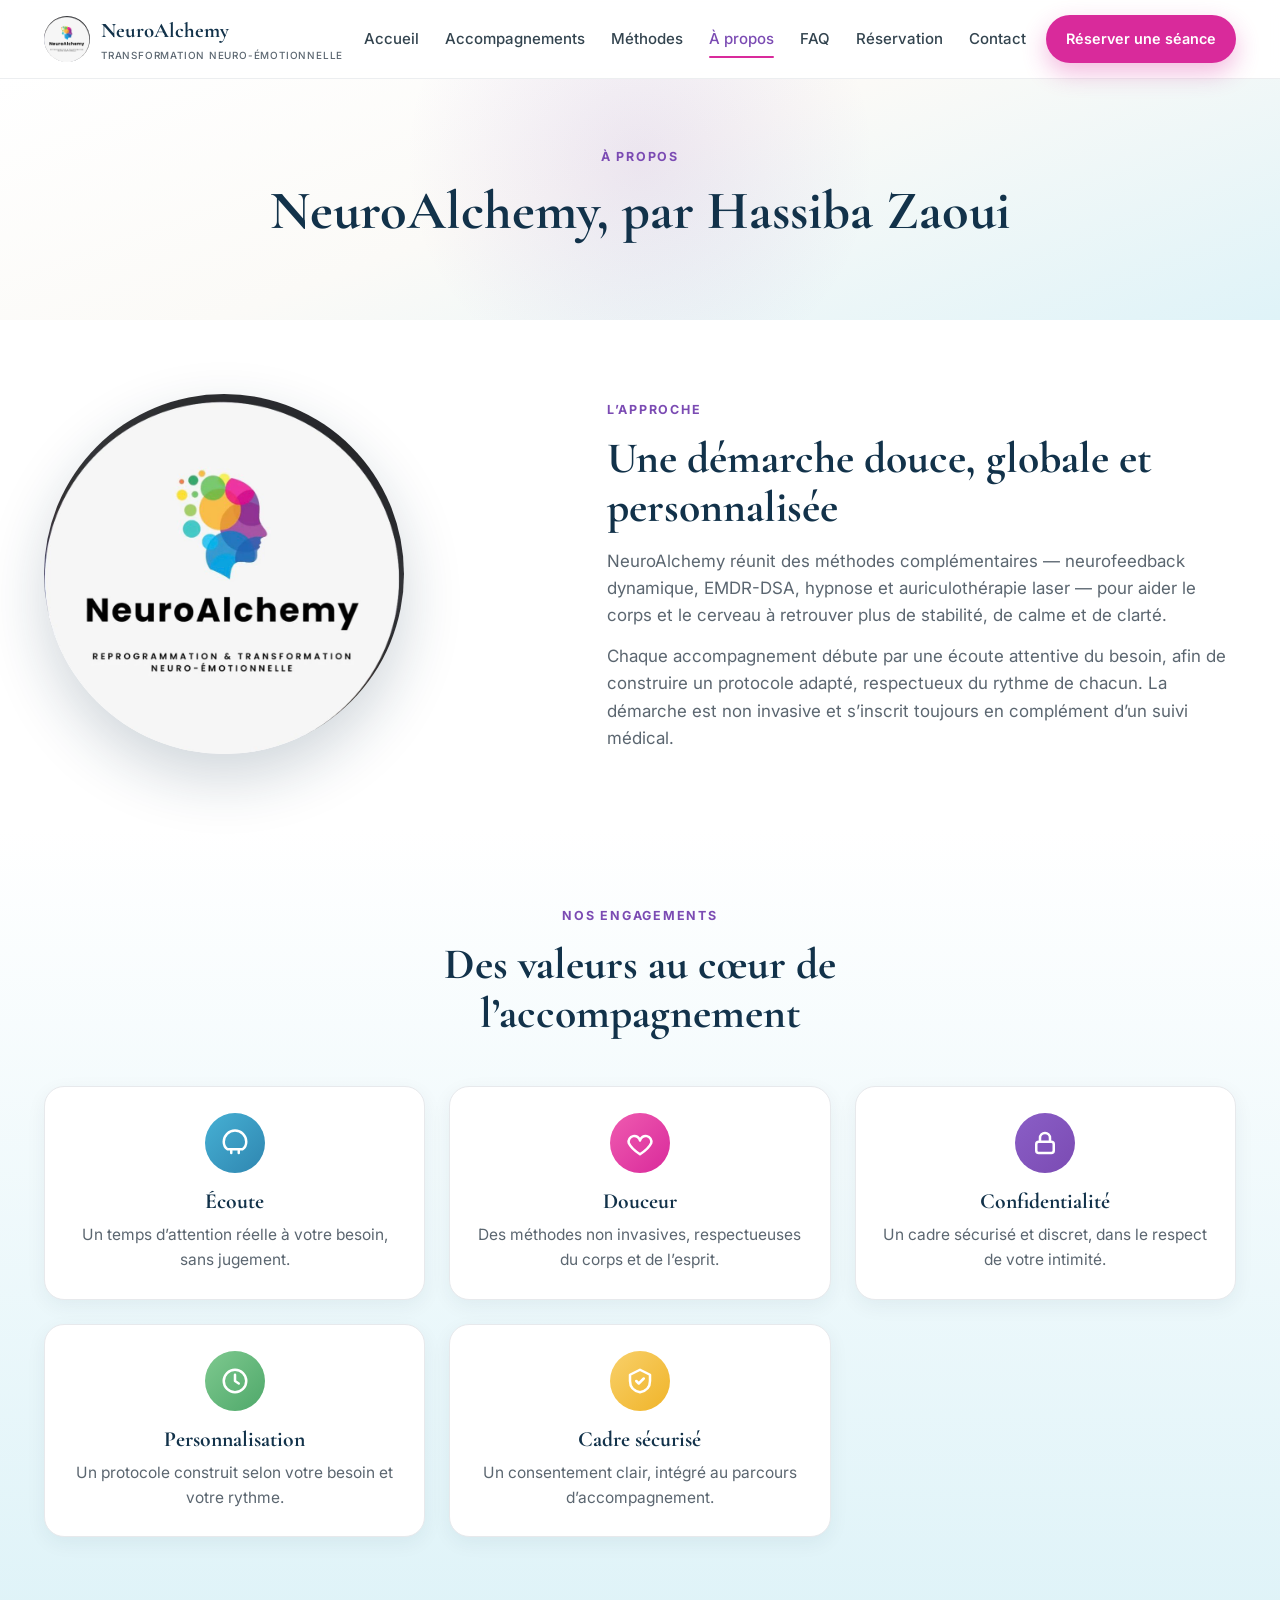
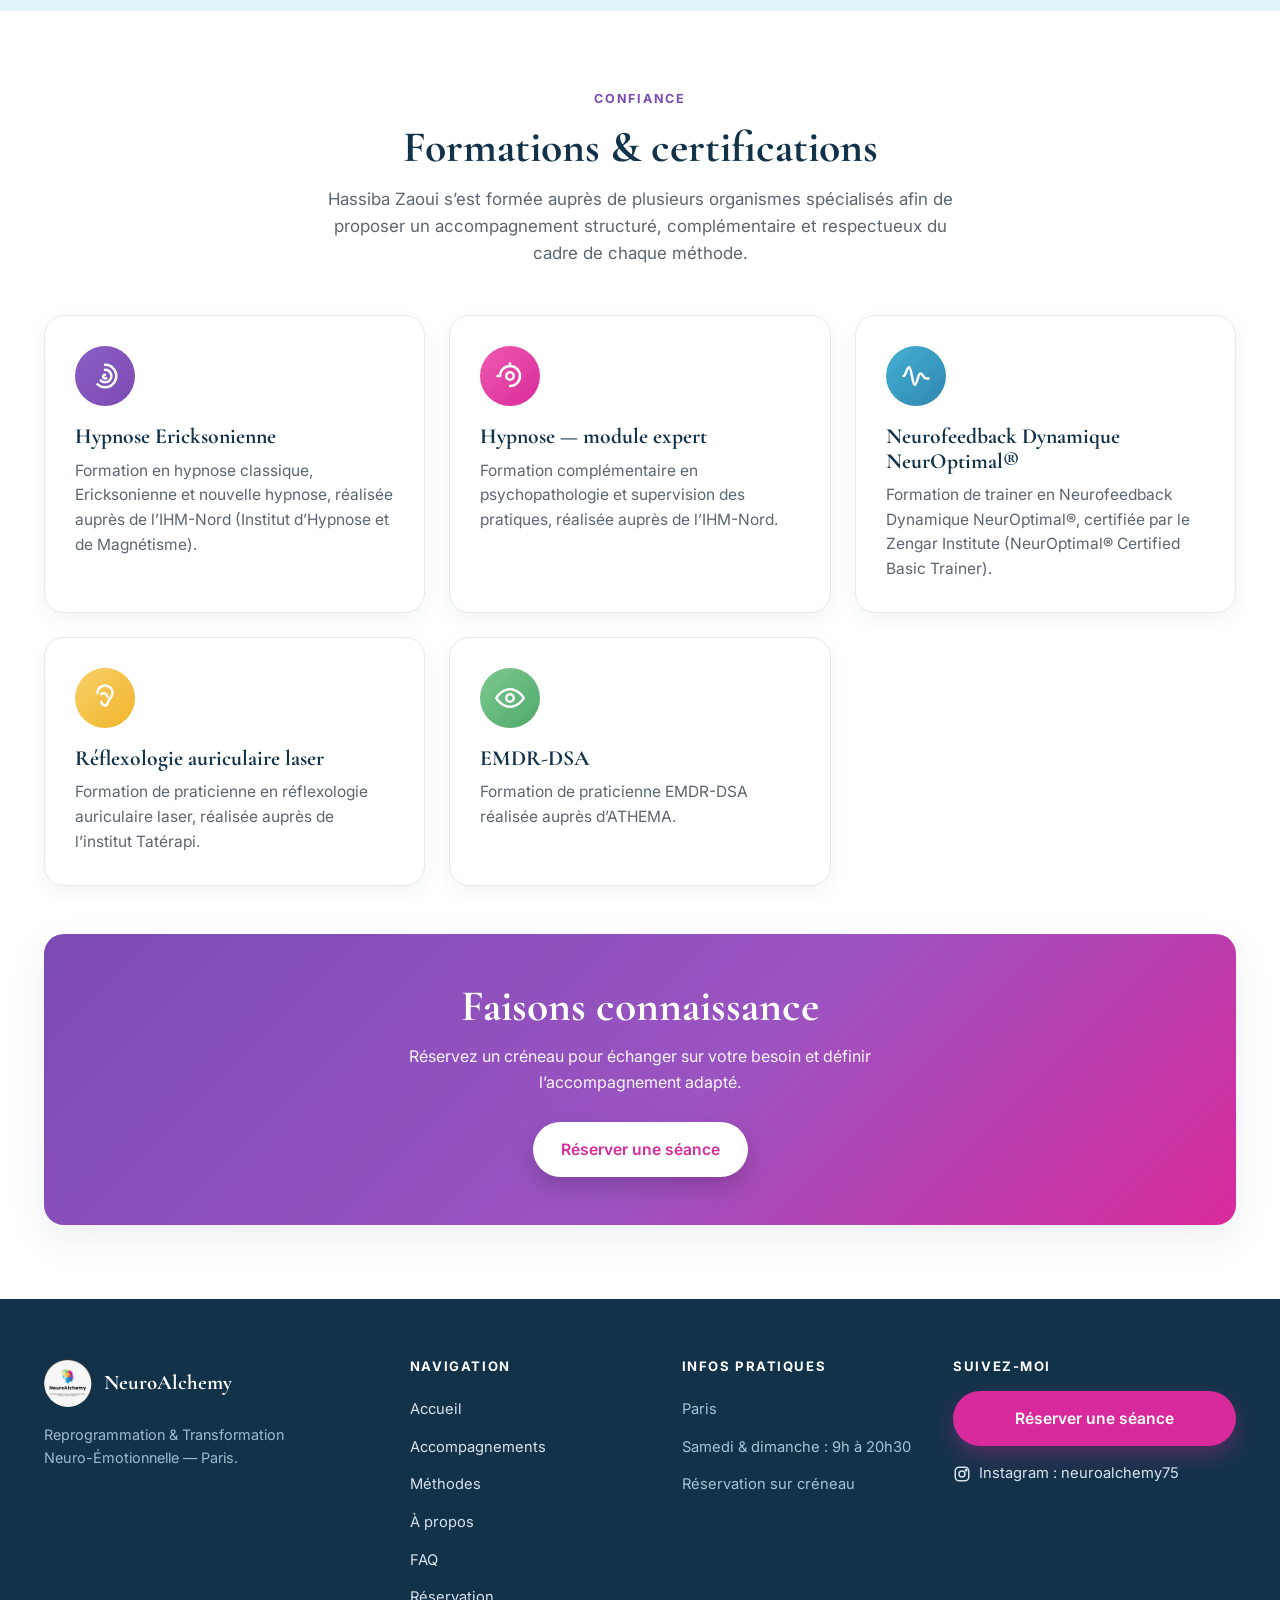
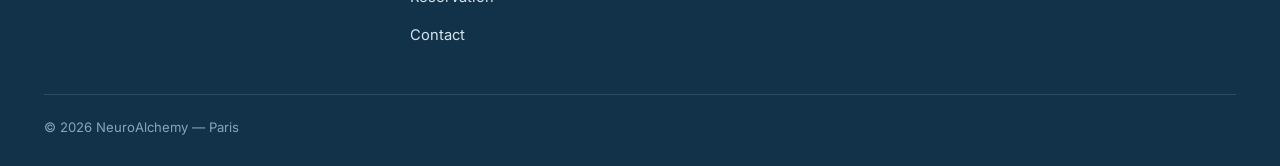
==== commit 9390de2f: "MAJ complete du jour : retrait gratuite, calendrier reservation, FAQ Neurofeedback, formations texte" ====
--- a/a-propos.html
+++ b/a-propos.html
@@ -29,7 +29,7 @@
       <a href="contact.html">Contact</a>
     </nav>
     <div class="nav-cta">
-      <a href="reservation.html" class="btn btn-rose">Réserver une séance test gratuite</a>
+      <a href="reservation.html" class="btn btn-rose">Réserver une séance</a>
       <button class="burger" aria-label="Ouvrir le menu" aria-expanded="false"><span></span><span></span><span></span></button>
     </div>
   </div>
@@ -42,7 +42,7 @@
   <a href="faq.html">FAQ</a>
   <a href="reservation.html">Réservation</a>
   <a href="contact.html">Contact</a>
-  <a href="reservation.html" class="btn btn-rose btn-block">Réserver une séance test gratuite</a>
+  <a href="reservation.html" class="btn btn-rose btn-block">Réserver une séance</a>
 </div>
 
 <section class="page-hero">
@@ -91,20 +91,40 @@
   <div class="container">
     <div class="section-head">
       <span class="eyebrow">Confiance</span>
-      <h2>Certifications &amp; formations</h2>
-      <p class="section-lead"><a href="https://reguletoncerveau.com/" target="_blank" rel="noopener" class="text-violet" style="font-weight:600">En savoir plus sur la formation</a></p>
+      <h2>Formations &amp; certifications</h2>
+      <p class="section-lead">Hassiba Zaoui s’est formée auprès de plusieurs organismes spécialisés afin de proposer un accompagnement structuré, complémentaire et respectueux du cadre de chaque méthode.</p>
     </div>
-    <div class="cert-grid">
-      <div class="cert" data-reveal><div class="cert-thumb"><img src="assets/img/cert-neuroptimal-1.jpg" alt="Certificat NeurOptimal Basic"></div><p>NeurOptimal® Basic Certification</p></div>
-      <div class="cert" data-reveal><div class="cert-thumb"><img src="assets/img/cert-emdr-1.jpg" alt="Certificat EMDR-DSA Niveau 1"></div><p>Praticienne en EMDR-DSA Niveau 1</p></div>
-      <div class="cert" data-reveal><div class="cert-thumb"><img src="assets/img/cert-hypnose.jpg" alt="Diplôme Praticien en hypnose classique, Ericksonienne et nouvelle hypnose"></div><p>Praticienne en hypnose classique, Ericksonienne &amp; nouvelle hypnose</p></div>
-      <div class="cert" data-reveal><div class="cert-thumb"><img src="assets/img/cert-hypnose-expert.jpg" alt="Diplôme Praticien Expert en hypnose - psychopathologie et supervision"></div><p>Praticienne expert en hypnose — psychopathologie &amp; supervision</p></div>
-      <div class="cert" data-reveal><div class="cert-thumb"><img src="assets/img/cert-taterapi.jpg" alt="Certification Praticienne en réflexologie auriculaire laser méthode Tatérapi"></div><p>Praticienne en réflexologie auriculaire laser — méthode Tatérapi</p></div>
+    <div class="grid grid-3">
+      <article class="card" data-reveal>
+        <div class="icon-circle ic-violet"><svg viewBox="0 0 24 24" fill="none" stroke-width="2" stroke-linecap="round" stroke-linejoin="round"><path d="M12 3a9 9 0 1 1-6 15.7"/><path d="M12 7a5 5 0 1 1-3.5 8.5"/><path d="M12 11a1.5 1.5 0 1 0 1 2.6"/></svg></div>
+        <h3>Hypnose Ericksonienne</h3>
+        <p>Formation en hypnose classique, Ericksonienne et nouvelle hypnose, réalisée auprès de l’IHM-Nord (Institut d’Hypnose et de Magnétisme).</p>
+      </article>
+      <article class="card" data-reveal>
+        <div class="icon-circle ic-rose"><svg viewBox="0 0 24 24" fill="none" stroke-width="2" stroke-linecap="round" stroke-linejoin="round"><path d="M12 20a8 8 0 1 0-8-8"/><path d="M4 12H2M12 4V2"/><circle cx="12" cy="12" r="3"/></svg></div>
+        <h3>Hypnose — module expert</h3>
+        <p>Formation complémentaire en psychopathologie et supervision des pratiques, réalisée auprès de l’IHM-Nord.</p>
+      </article>
+      <article class="card" data-reveal>
+        <div class="icon-circle ic-bleu"><svg viewBox="0 0 24 24" fill="none" stroke-width="2" stroke-linecap="round" stroke-linejoin="round"><path d="M2 12c2 0 2.5-7 4.5-7S9 19 11 19s2.5-9 4.5-9S18 14 20 14h2"/></svg></div>
+        <h3>Neurofeedback Dynamique NeurOptimal®</h3>
+        <p>Formation de trainer en Neurofeedback Dynamique NeurOptimal®, certifiée par le Zengar Institute (NeurOptimal® Certified Basic Trainer).</p>
+      </article>
+      <article class="card" data-reveal>
+        <div class="icon-circle ic-jaune"><svg viewBox="0 0 24 24" fill="none" stroke-width="2" stroke-linecap="round" stroke-linejoin="round"><path d="M6 8a6 6 0 0 1 12 0c0 3-2 4-3 6s-1 4-3 4-3-2-3-3"/><path d="M9 9a3 3 0 0 1 5 2"/></svg></div>
+        <h3>Réflexologie auriculaire laser</h3>
+        <p>Formation de praticienne en réflexologie auriculaire laser, réalisée auprès de l’institut Tatérapi.</p>
+      </article>
+      <article class="card" data-reveal>
+        <div class="icon-circle ic-vert"><svg viewBox="0 0 24 24" fill="none" stroke-width="2" stroke-linecap="round" stroke-linejoin="round"><path d="M1 12s4-7 11-7 11 7 11 7-4 7-11 7S1 12 1 12z"/><circle cx="12" cy="12" r="3"/></svg></div>
+        <h3>EMDR-DSA</h3>
+        <p>Formation de praticienne EMDR-DSA réalisée auprès d’ATHEMA.</p>
+      </article>
     </div>
     <div class="cta-band" style="margin-top:48px" data-reveal>
       <h2>Faisons connaissance</h2>
-      <p>La première séance test est gratuite : un moment d’écoute pour comprendre votre besoin.</p>
-      <a href="reservation.html" class="btn btn-rose">Réserver une séance test gratuite</a>
+      <p>Réservez un créneau pour échanger sur votre besoin et définir l’accompagnement adapté.</p>
+      <a href="reservation.html" class="btn btn-rose">Réserver une séance</a>
     </div>
   </div>
 </section>
@@ -132,13 +152,13 @@
         <h4>Infos pratiques</h4>
         <ul class="footer-info">
           <li>Paris</li>
-          <li>Samedi &amp; dimanche : 9h à 20h</li>
-          <li>Séance test gratuite</li>
+          <li>Samedi &amp; dimanche : 9h à 20h30</li>
+          <li>Réservation sur créneau</li>
         </ul>
       </div>
       <div class="footer-cta">
         <h4>Suivez-moi</h4>
-        <a href="reservation.html" class="btn btn-rose btn-block">Réserver une séance test gratuite</a>
+        <a href="reservation.html" class="btn btn-rose btn-block">Réserver une séance</a>
         <a class="insta" href="https://www.instagram.com/neuroalchemy75" target="_blank" rel="noopener">
           <svg width="18" height="18" viewBox="0 0 24 24" fill="none" stroke="currentColor" stroke-width="2"><rect x="3" y="3" width="18" height="18" rx="5"/><circle cx="12" cy="12" r="4"/><circle cx="17.5" cy="6.5" r="1"/></svg>
           Instagram : neuroalchemy75
--- a/assets/css/style.css
+++ b/assets/css/style.css
@@ -191,6 +191,7 @@
    ========================================================= */
 .split{display:grid;grid-template-columns:1fr 1fr;gap:48px;align-items:center}
 .split .visual svg{width:100%;max-width:420px;margin:0 auto;filter:drop-shadow(0 18px 40px rgba(47,134,176,.18))}
+.approche-img{width:100%;max-width:460px;margin:0 auto;border-radius:var(--radius);box-shadow:0 20px 50px rgba(18,50,74,.22)}
 
 /* =========================================================
    BESOINS (grille icônes)
@@ -399,6 +400,51 @@
 .mb-40{margin-bottom:40px}
 
 /* =========================================================
+   ENCART TARIF NEUROFEEDBACK
+   ========================================================= */
+.pricing-card{max-width:640px;margin:0 auto;background:#fff;border:var(--border);border-radius:var(--radius);box-shadow:var(--shadow);padding:32px}
+.pricing-head{display:flex;align-items:center;gap:16px;margin-bottom:20px}
+.pricing-head h3{margin:0;font-size:1.25rem}
+.pricing-head p{color:var(--gris);font-size:.92rem;margin:2px 0 0}
+.pricing-list{display:flex;flex-direction:column;gap:0;margin-bottom:24px}
+.pricing-list li{display:flex;justify-content:space-between;align-items:center;gap:16px;padding:14px 0;border-bottom:1px solid #eef0f2;font-size:.98rem;color:#3c4a54}
+.pricing-list li:last-child{border-bottom:none}
+.pricing-list li strong{color:var(--bleu-profond);text-align:right}
+.pricing-card .btn{width:100%}
+.pricing-note{max-width:640px;margin:16px auto 0;font-size:.86rem;color:var(--gris);text-align:center}
+.pricing-inline{background:var(--bleu-clair);border-radius:var(--radius-sm);padding:16px 20px;margin:16px 0 20px}
+.pricing-inline p{margin:0;color:var(--bleu-profond);font-size:.94rem}
+.pricing-inline p+p{margin-top:6px;color:#3c4a54}
+.pricing-inline strong{color:var(--rose-fonce)}
+
+/* =========================================================
+   RÉSERVATION — layout + calendrier
+   ========================================================= */
+.resa-layout{display:grid;grid-template-columns:330px 1fr;gap:32px;align-items:start}
+.resa-layout .reservation-card{max-width:none;margin:0}
+.resa-aside{position:sticky;top:96px}
+.cal-label{font-weight:700;color:var(--bleu-profond);margin:0 0 12px;font-size:.98rem}
+#slotsWrap{margin-top:20px}
+.calendar{background:#fff;border:var(--border);border-radius:var(--radius-sm);padding:18px;box-shadow:var(--shadow-sm)}
+.cal-head{display:flex;align-items:center;justify-content:space-between;margin-bottom:14px}
+.cal-head button{width:38px;height:38px;border-radius:50%;border:1px solid #e0e4e8;color:var(--bleu-profond);display:flex;align-items:center;justify-content:center;transition:.15s}
+.cal-head button:hover{background:var(--bleu-clair);border-color:var(--bleu-clair)}
+.cal-title{font-weight:700;color:var(--bleu-profond);text-transform:capitalize;font-size:1.02rem}
+.cal-grid{display:grid;grid-template-columns:repeat(7,1fr);gap:6px}
+.cal-grid .dow{text-align:center;font-size:.7rem;color:var(--gris);text-transform:uppercase;letter-spacing:.03em;padding:4px 0;font-weight:600}
+.cal-day{aspect-ratio:1;display:flex;align-items:center;justify-content:center;border-radius:10px;font-size:.9rem;border:1.5px solid transparent;color:#aeb6bd;background:transparent;font-family:inherit}
+.cal-day.available{background:var(--bleu-clair);color:var(--bleu-profond);font-weight:600;cursor:pointer}
+.cal-day.available:hover{background:#c7e9f4}
+.cal-day.selected{background:var(--rose);color:#fff;border-color:var(--rose)}
+.cal-day.disabled{background:transparent;color:#cfd5da;cursor:not-allowed}
+.cal-day.empty{background:transparent}
+.slots{display:grid;grid-template-columns:repeat(3,1fr);gap:10px}
+.slot-btn{padding:12px 6px;border-radius:12px;border:1.5px solid #dde2e6;background:#fff;font-size:.88rem;font-weight:600;color:var(--bleu-profond);cursor:pointer;transition:.15s;font-family:inherit}
+.slot-btn:hover{border-color:var(--violet);color:var(--violet)}
+.slot-btn.selected{background:var(--bleu-profond);color:#fff;border-color:var(--bleu-profond)}
+.resa-summary{background:var(--vert-sauge);border-radius:12px;padding:14px 18px;font-size:.92rem;color:var(--bleu-profond);margin:20px 0;display:flex;flex-direction:column;gap:4px}
+
+/* =========================================================
    FAQ PAGE — bloc comparatif
    ========================================================= */
 .compare{display:grid;grid-template-columns:1fr 1fr;gap:24px}
@@ -422,6 +468,8 @@
 .video-embed{position:relative;width:100%;aspect-ratio:16/9;background:#0d1b26}
 .video-embed iframe{position:absolute;inset:0;width:100%;height:100%;border:0}
 .video-card .video-title{padding:15px 20px;font-weight:600;color:var(--bleu-profond);font-size:.98rem}
+.video-grid-3{grid-template-columns:repeat(3,1fr)}
+@media (max-width:1024px){.video-grid-3{grid-template-columns:repeat(2,1fr)}}
 
 /* =========================================================
    RESPONSIVE — TABLETTE
@@ -471,6 +519,11 @@
   .parcours{grid-template-columns:1fr}
   .form-grid{grid-template-columns:1fr}
   .reservation-card{padding:24px}
+  .resa-layout{grid-template-columns:1fr;gap:24px}
+  .resa-aside{position:static}
+  .slots{grid-template-columns:repeat(2,1fr)}
+  .calendar{padding:14px}
+  .cal-grid{gap:4px}
 
   .cat-card,.method-detail{grid-template-columns:1fr;text-align:center}
   .cat-card .tags{justify-content:center}
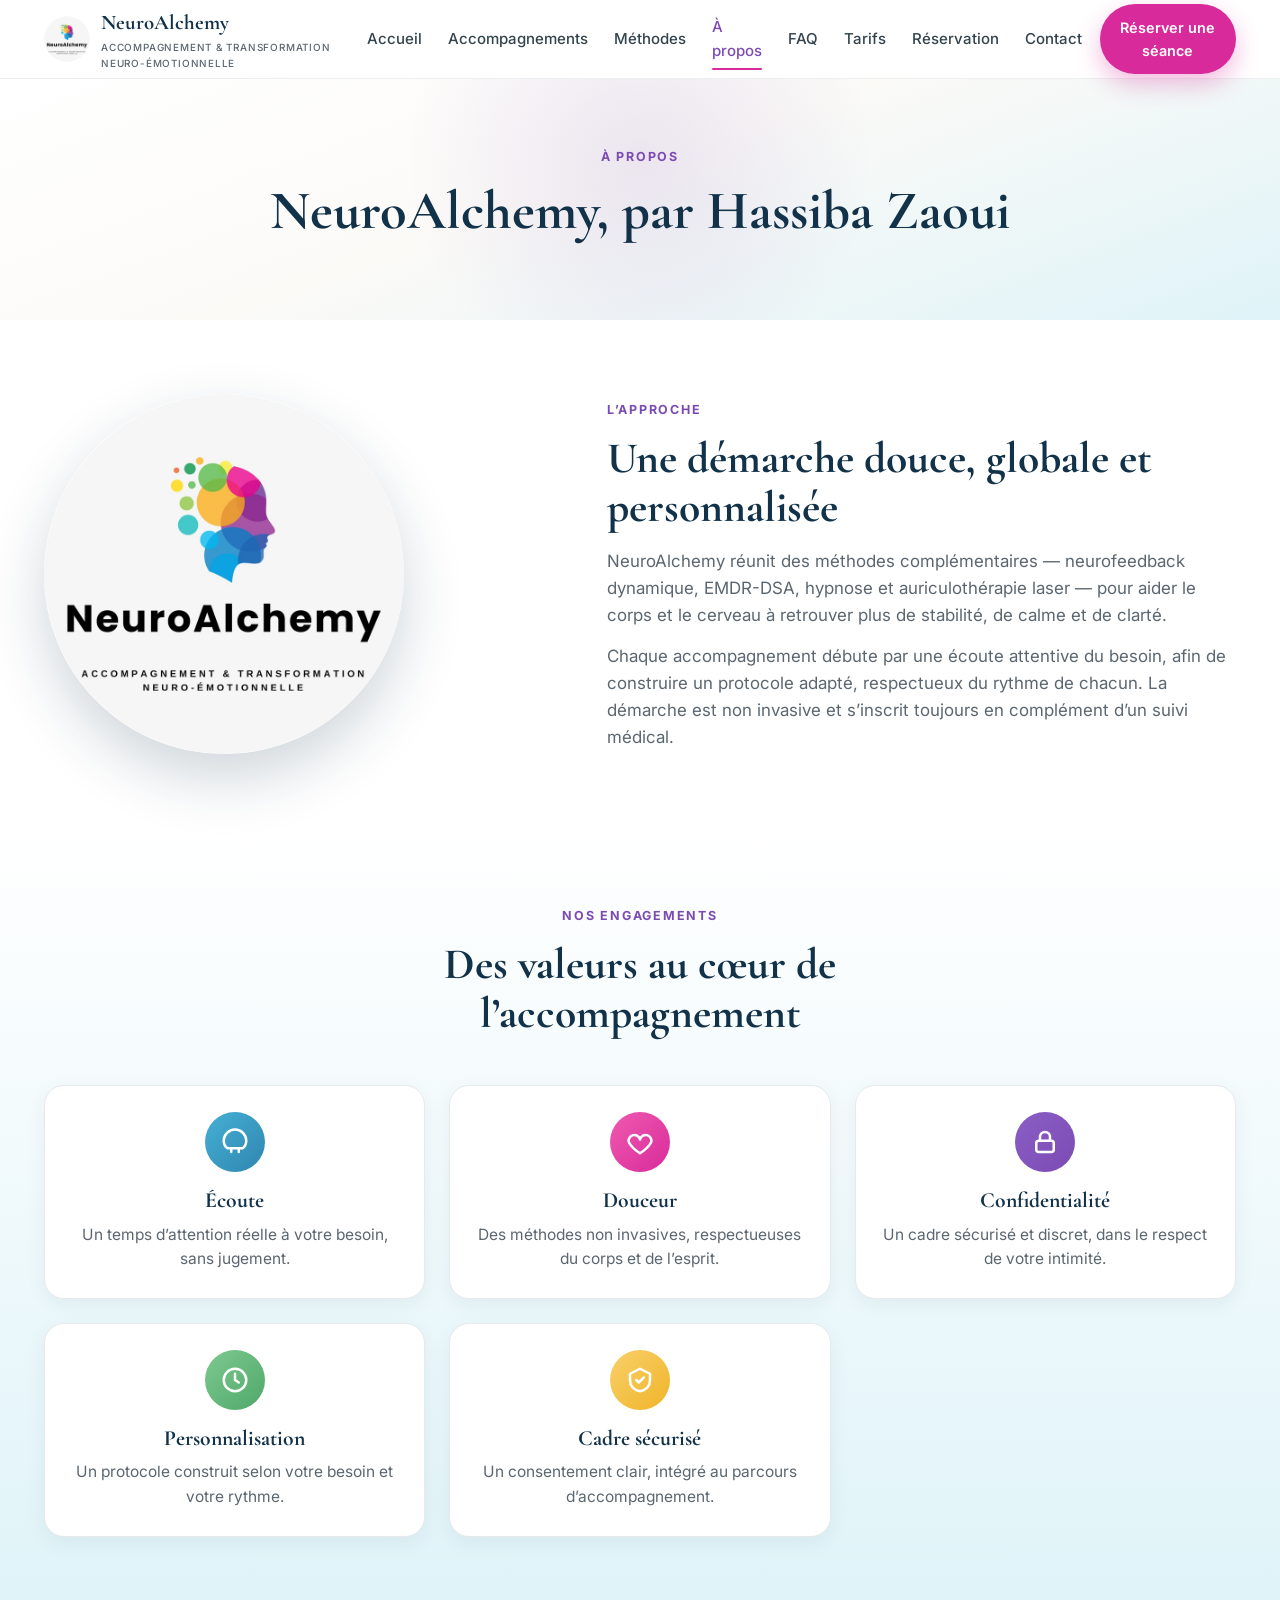
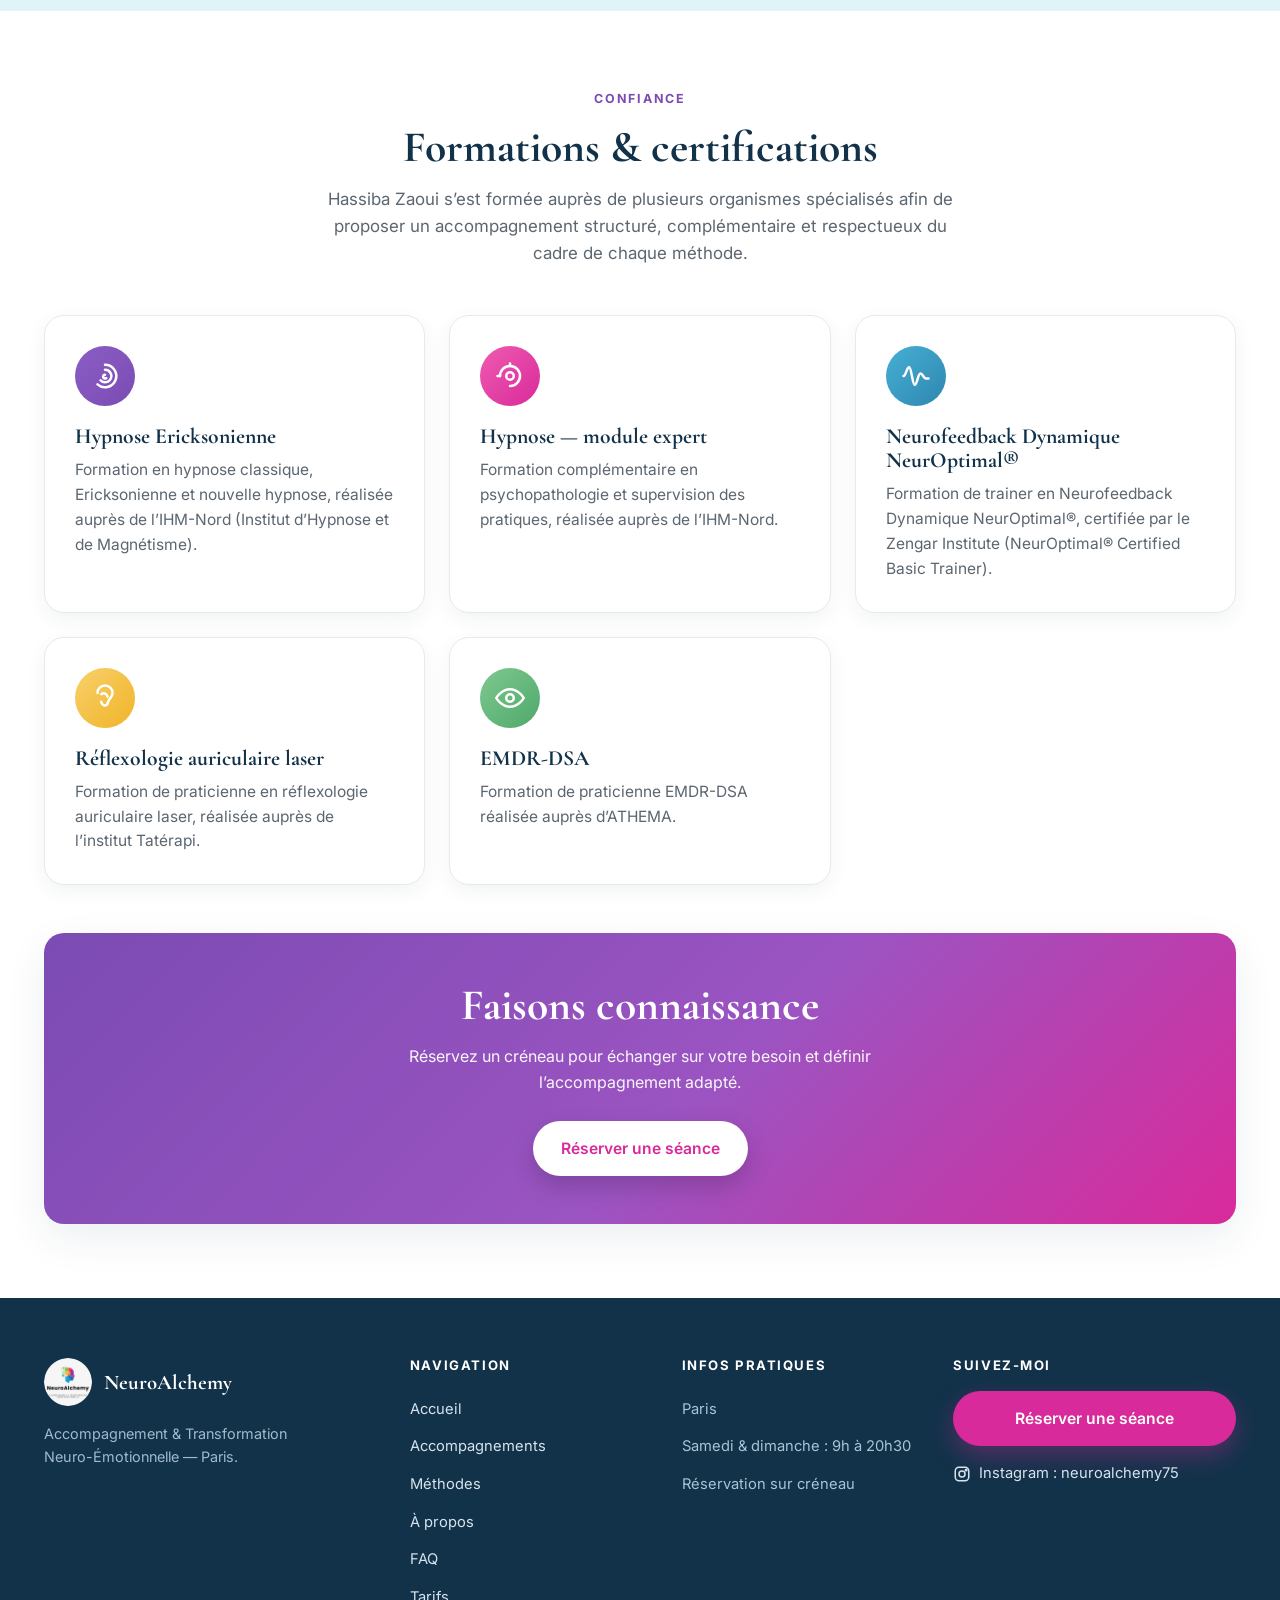
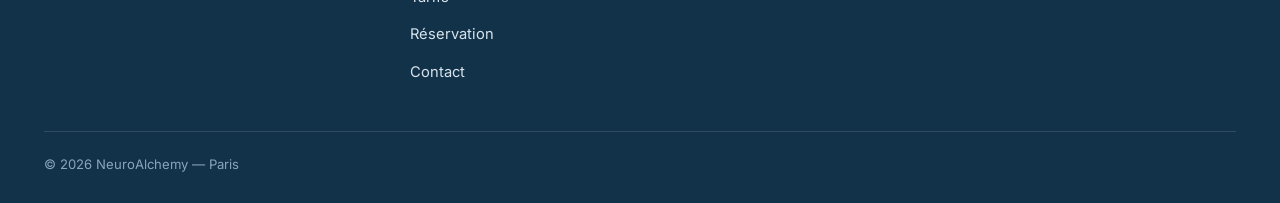
==== commit 1c46d880: "Nouveau logo + metas partage, positionnement Accompagnement, page Tarifs et tarifs officiels" ====
--- a/a-propos.html
+++ b/a-propos.html
@@ -8,7 +8,18 @@
 <link rel="preconnect" href="https://fonts.googleapis.com">
 <link rel="preconnect" href="https://fonts.gstatic.com" crossorigin>
 <link href="https://fonts.googleapis.com/css2?family=Cormorant+Garamond:wght@500;600;700&family=Inter:wght@400;500;600;700&display=swap" rel="stylesheet">
-<link rel="icon" href="assets/img/logo-neuroalchemy.jpeg">
+<link rel="icon" type="image/png" href="assets/favicon.png">
+<link rel="icon" href="assets/favicon.ico" sizes="any">
+<link rel="apple-touch-icon" href="assets/apple-touch-icon.png">
+<meta property="og:type" content="website">
+<meta property="og:title" content="NeuroAlchemy — Accompagnement &amp; Transformation Neuro-Émotionnelle">
+<meta property="og:description" content="Neurofeedback Dynamique, EMDR-DSA, Hypnose Ericksonienne et Auriculothérapie laser à Paris.">
+<meta property="og:image" content="https://neuro-alchemy-75.vercel.app/assets/og-image.png">
+<meta property="og:url" content="https://neuro-alchemy-75.vercel.app/a-propos.html">
+<meta name="twitter:card" content="summary_large_image">
+<meta name="twitter:title" content="NeuroAlchemy — Accompagnement &amp; Transformation Neuro-Émotionnelle">
+<meta name="twitter:description" content="Accompagnement neuro-émotionnel à Paris : Neurofeedback Dynamique, EMDR-DSA, Hypnose Ericksonienne et Auriculothérapie laser.">
+<meta name="twitter:image" content="https://neuro-alchemy-75.vercel.app/assets/twitter-card.png">
 <link rel="stylesheet" href="assets/css/style.css">
 </head>
 <body>
@@ -16,8 +27,8 @@
 <header class="site-header">
   <div class="container nav">
     <a href="index.html" class="brand">
-      <img src="assets/img/logo-neuroalchemy.jpeg" alt="Logo NeuroAlchemy">
-      <span>NeuroAlchemy<small>Transformation neuro-émotionnelle</small></span>
+      <img src="assets/img/logo-neuroalchemy.png" alt="Logo NeuroAlchemy">
+      <span>NeuroAlchemy<small>Accompagnement &amp; transformation neuro-émotionnelle</small></span>
     </a>
     <nav class="nav-links">
       <a href="index.html">Accueil</a>
@@ -25,6 +36,7 @@
       <a href="methodes.html">Méthodes</a>
       <a href="a-propos.html" class="active">À propos</a>
       <a href="faq.html">FAQ</a>
+      <a href="tarifs.html">Tarifs</a>
       <a href="reservation.html">Réservation</a>
       <a href="contact.html">Contact</a>
     </nav>
@@ -40,6 +52,7 @@
   <a href="methodes.html">Méthodes</a>
   <a href="a-propos.html">À propos</a>
   <a href="faq.html">FAQ</a>
+  <a href="tarifs.html">Tarifs</a>
   <a href="reservation.html">Réservation</a>
   <a href="contact.html">Contact</a>
   <a href="reservation.html" class="btn btn-rose btn-block">Réserver une séance</a>
@@ -57,7 +70,7 @@
   <div class="container">
     <div class="about-split">
       <div class="about-visual" data-reveal>
-        <img class="hero-logo" src="assets/img/logo-neuroalchemy.jpeg" alt="Logo NeuroAlchemy">
+        <img class="hero-logo" src="assets/img/logo-neuroalchemy.png" alt="Logo NeuroAlchemy">
       </div>
       <div data-reveal>
         <span class="eyebrow">L’approche</span>
@@ -133,8 +146,8 @@
   <div class="container">
     <div class="footer-grid">
       <div>
-        <div class="footer-brand"><img src="assets/img/logo-neuroalchemy.jpeg" alt="Logo NeuroAlchemy"> NeuroAlchemy</div>
-        <p class="sig">Reprogrammation &amp; Transformation Neuro-Émotionnelle — Paris.</p>
+        <div class="footer-brand"><img src="assets/img/logo-neuroalchemy.png" alt="Logo NeuroAlchemy"> NeuroAlchemy</div>
+        <p class="sig">Accompagnement &amp; Transformation Neuro-Émotionnelle — Paris.</p>
       </div>
       <div>
         <h4>Navigation</h4>
@@ -144,6 +157,7 @@
           <li><a href="methodes.html">Méthodes</a></li>
           <li><a href="a-propos.html">À propos</a></li>
           <li><a href="faq.html">FAQ</a></li>
+          <li><a href="tarifs.html">Tarifs</a></li>
           <li><a href="reservation.html">Réservation</a></li>
           <li><a href="contact.html">Contact</a></li>
         </ul>
--- a/assets/css/style.css
+++ b/assets/css/style.css
@@ -371,6 +371,9 @@
 .cat-card:hover{transform:translateY(-4px);box-shadow:var(--shadow-hover)}
 .cat-card .tags{display:flex;flex-wrap:wrap;gap:8px;margin-top:12px}
 .cat-card .tags span{background:var(--bleu-clair);color:var(--bleu-profond);border-radius:50px;padding:5px 13px;font-size:.8rem;font-weight:600}
+.cat-price{margin-top:14px;font-size:.92rem;color:var(--bleu-profond)}
+.cat-price strong{color:var(--rose-fonce)}
+.cat-price .suivi{display:block;margin-top:4px;font-size:.85rem;color:var(--gris)}
 
 /* Méthode détaillée */
 .method-detail{display:grid;grid-template-columns:auto 1fr;gap:26px;align-items:start;background:#fff;border:var(--border);border-radius:var(--radius);padding:34px;box-shadow:var(--shadow-sm)}
@@ -398,6 +401,23 @@
 .mt-0{margin-top:0}
 .center{text-align:center}
 .mb-40{margin-bottom:40px}
+
+/* =========================================================
+   PAGE TARIFS
+   ========================================================= */
+.tarif-grid{display:grid;grid-template-columns:repeat(3,1fr);gap:24px}
+.tarif-card{background:#fff;border:var(--border);border-radius:var(--radius);box-shadow:var(--shadow-sm);padding:30px;text-align:center;transition:transform .25s ease,box-shadow .25s ease;display:flex;flex-direction:column}
+.tarif-card:hover{transform:translateY(-5px);box-shadow:var(--shadow-hover)}
+.tarif-card .tarif-badge{align-self:center;display:inline-block;background:var(--bleu-clair);color:var(--bleu-profond);border-radius:50px;padding:5px 14px;font-size:.72rem;font-weight:700;text-transform:uppercase;letter-spacing:.05em;margin-bottom:16px}
+.tarif-card:nth-child(3n) .tarif-badge{background:var(--vert-sauge)}
+.tarif-card:nth-child(3n+1) .tarif-badge{background:#f3e7fb;color:var(--violet)}
+.tarif-card h3{font-size:1.2rem;margin-bottom:6px}
+.tarif-card .tarif-price{font-family:var(--ff-serif);font-size:2.4rem;font-weight:700;color:var(--rose);margin:6px 0 10px}
+.tarif-card .tarif-price small{font-size:1rem;color:var(--gris);font-family:var(--ff-sans);font-weight:500}
+.tarif-card p{color:var(--gris);font-size:.94rem;margin-top:auto}
+.tarif-info-grid{display:grid;grid-template-columns:repeat(3,1fr);gap:24px;margin-top:40px}
+.pay-tags{display:flex;flex-wrap:wrap;gap:8px;justify-content:center;margin-top:12px}
+.pay-tags span{background:var(--bleu-clair);color:var(--bleu-profond);border-radius:50px;padding:5px 13px;font-size:.82rem;font-weight:600}
 
 /* =========================================================
    ENCART TARIF NEUROFEEDBACK
@@ -481,6 +501,7 @@
   .step-arrow{display:none}
   .cert-grid{grid-template-columns:repeat(3,1fr)}
   .parcours{grid-template-columns:repeat(2,1fr)}
+  .tarif-grid,.tarif-info-grid{grid-template-columns:repeat(2,1fr)}
 }
 
 /* =========================================================
@@ -509,6 +530,7 @@
   .needs-grid{grid-template-columns:repeat(2,1fr)}
   .steps{grid-template-columns:1fr}
   .compare,.video-grid{grid-template-columns:1fr}
+  .tarif-grid,.tarif-info-grid{grid-template-columns:1fr}
 
   .cert-grid{grid-template-columns:repeat(2,1fr)}
 
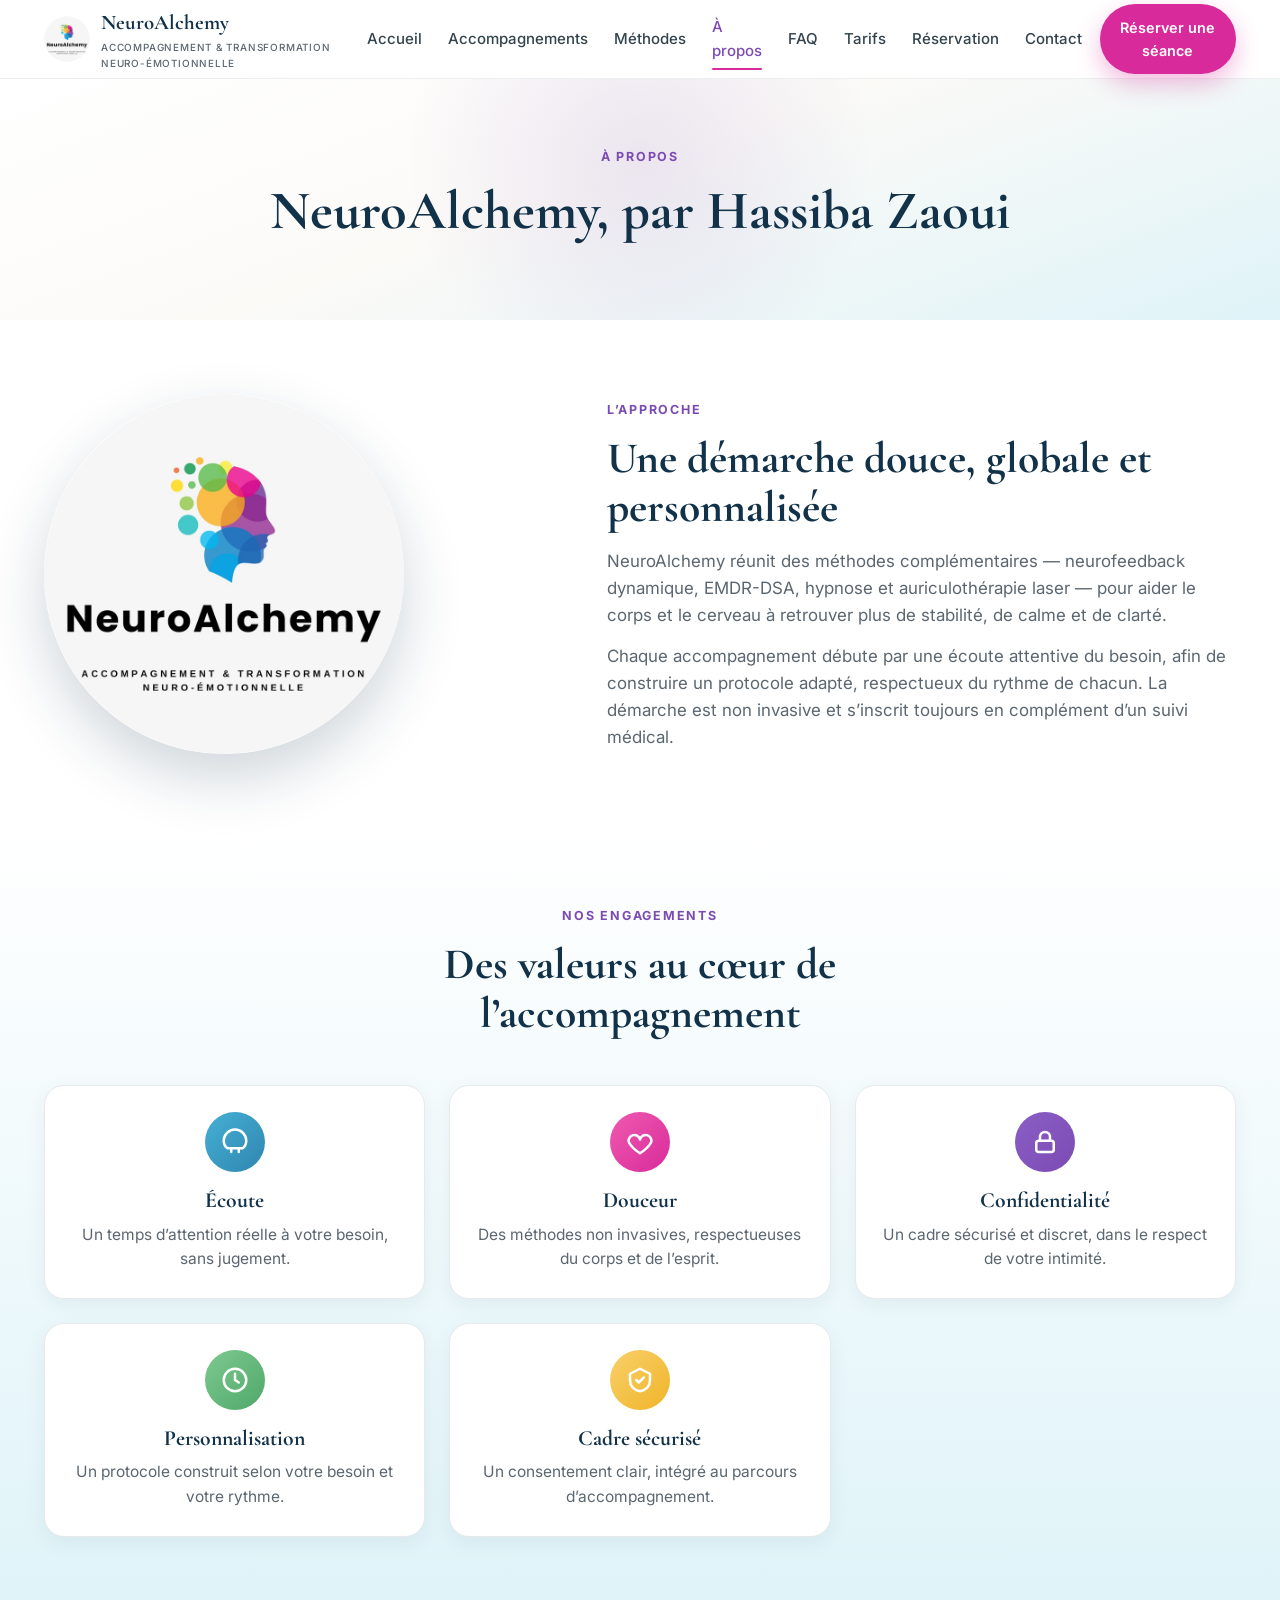
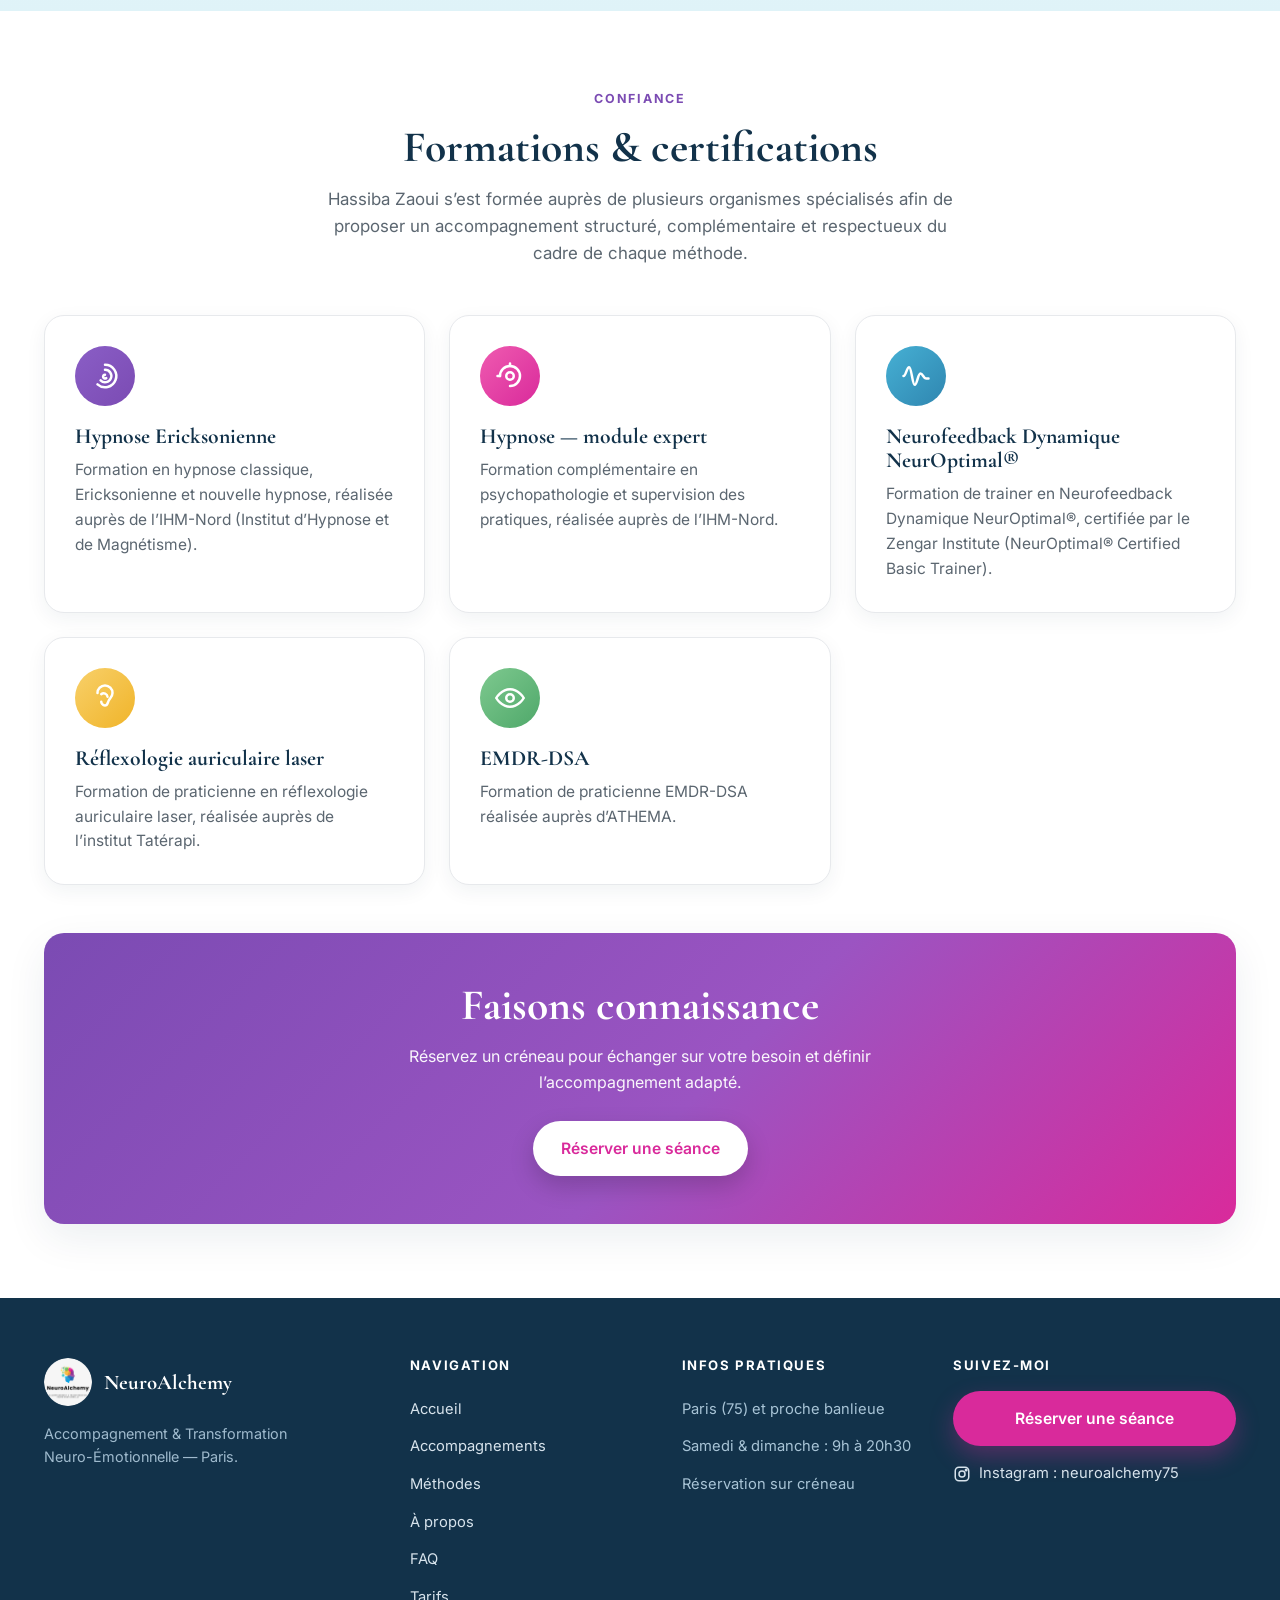
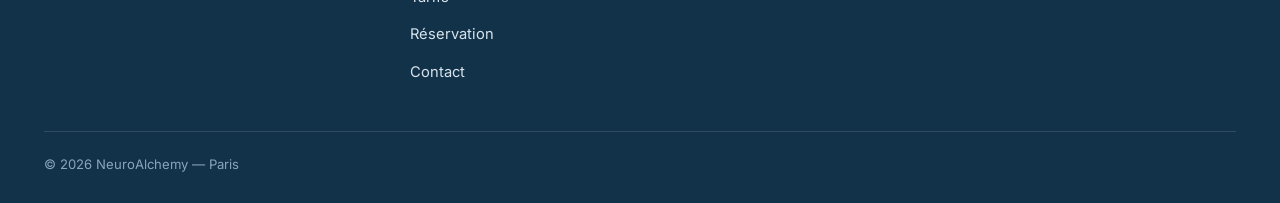
==== commit 0d71f489: "Retrait de la 13e séance offerte, pack Neurofeedback à 12 séances 600 euros" ====
--- a/a-propos.html
+++ b/a-propos.html
@@ -165,7 +165,7 @@
       <div>
         <h4>Infos pratiques</h4>
         <ul class="footer-info">
-          <li>Paris</li>
+          <li>Paris (75) et proche banlieue</li>
           <li>Samedi &amp; dimanche : 9h à 20h30</li>
           <li>Réservation sur créneau</li>
         </ul>
--- a/assets/css/style.css
+++ b/assets/css/style.css
@@ -311,6 +311,10 @@
 }
 .form-success.show{display:block;animation:fade .4s ease}
 .form-success strong{display:block;font-family:var(--ff-serif);font-size:1.2rem;margin-bottom:6px;color:var(--bleu-profond)}
+.form-success.is-pending{background:linear-gradient(135deg,var(--bleu-clair),#f3fafd);border-color:#bfe0ee;color:var(--bleu-profond)}
+.form-success.is-failed{background:linear-gradient(135deg,#fbe3ea,#fdf2f5);border-color:#f3c4d4;color:var(--rose-fonce)}
+.slot-btn[disabled]{opacity:.4;cursor:not-allowed;text-decoration:line-through}
+.cal-day.full{opacity:.35;text-decoration:line-through;cursor:not-allowed}
 @keyframes fade{from{opacity:0;transform:translateY(8px)}to{opacity:1;transform:none}}
 
 /* =========================================================
@@ -401,6 +405,31 @@
 .mt-0{margin-top:0}
 .center{text-align:center}
 .mb-40{margin-bottom:40px}
+
+/* =========================================================
+   AVIS / TÉMOIGNAGES
+   ========================================================= */
+.testimonial-grid{display:grid;grid-template-columns:repeat(3,1fr);gap:24px;align-items:start}
+.testimonial-card{background:#fff;border:var(--border);border-radius:var(--radius);box-shadow:var(--shadow-sm);padding:30px;position:relative;transition:transform .25s ease,box-shadow .25s ease}
+.testimonial-card:hover{transform:translateY(-4px);box-shadow:var(--shadow)}
+.testimonial-card .quote{position:absolute;top:20px;right:26px;font-family:var(--ff-serif);font-size:3.4rem;line-height:1;color:var(--bleu-clair)}
+.testimonial-stars{color:var(--jaune);font-size:1.05rem;letter-spacing:2px;margin-bottom:14px}
+.testimonial-text{position:relative;overflow:hidden;max-height:11em;transition:max-height .45s ease;color:#3c4a54;font-size:.96rem}
+.testimonial-text p{margin-bottom:10px}
+.testimonial-text p:last-child{margin-bottom:0}
+.testimonial-text.expanded{max-height:200em}
+.testimonial-text::after{content:"";position:absolute;left:0;right:0;bottom:0;height:3em;background:linear-gradient(rgba(255,255,255,0),#fff);pointer-events:none;transition:opacity .3s}
+.testimonial-text.expanded::after{opacity:0}
+.testimonial-more{margin-top:12px;color:var(--violet);font-weight:600;font-size:.9rem;padding:4px 0;display:inline-flex;align-items:center;gap:6px}
+.testimonial-more:hover{color:var(--rose)}
+.testimonial-author{display:flex;align-items:center;gap:12px;margin-top:20px;padding-top:18px;border-top:1px solid #eef0f2}
+.testimonial-avatar{width:46px;height:46px;flex:0 0 46px;border-radius:50%;display:flex;align-items:center;justify-content:center;font-family:var(--ff-serif);font-weight:700;font-size:1.2rem;color:#fff;background:linear-gradient(135deg,#8a5ec6,#7B4BB3)}
+.testimonial-card:nth-child(2) .testimonial-avatar{background:linear-gradient(135deg,#ef5bb0,#D92A9B)}
+.testimonial-card:nth-child(3) .testimonial-avatar{background:linear-gradient(135deg,#46b0d4,#2f86b0)}
+.testimonial-author strong{display:block;color:var(--bleu-profond);font-size:1rem}
+.testimonial-author span{font-size:.8rem;color:var(--gris)}
+.testimonial-cta{text-align:center;margin-top:44px}
+.testimonial-cta p{font-size:1.1rem;color:var(--bleu-profond);margin-bottom:18px;font-family:var(--ff-serif)}
 
 /* =========================================================
    PAGE TARIFS
@@ -502,6 +531,7 @@
   .cert-grid{grid-template-columns:repeat(3,1fr)}
   .parcours{grid-template-columns:repeat(2,1fr)}
   .tarif-grid,.tarif-info-grid{grid-template-columns:repeat(2,1fr)}
+  .testimonial-grid{grid-template-columns:repeat(2,1fr)}
 }
 
 /* =========================================================
@@ -531,6 +561,7 @@
   .steps{grid-template-columns:1fr}
   .compare,.video-grid{grid-template-columns:1fr}
   .tarif-grid,.tarif-info-grid{grid-template-columns:1fr}
+  .testimonial-grid{grid-template-columns:1fr}
 
   .cert-grid{grid-template-columns:repeat(2,1fr)}
 
@@ -564,3 +595,46 @@
   .needs-grid,.cert-grid{grid-template-columns:1fr}
   .badge{font-size:.8rem}
 }
+
+/* =========================================================
+   PAGE ADMIN (espace privé Hassiba)
+   ========================================================= */
+.admin-shell{min-height:100vh;background:linear-gradient(180deg,#ffffff 0%,var(--bleu-clair) 100%);padding:40px 0 80px}
+.admin-header{display:flex;align-items:center;justify-content:space-between;margin-bottom:28px;flex-wrap:wrap;gap:14px}
+.admin-header .brand img{width:40px;height:40px;border-radius:50%}
+.admin-login-card{max-width:380px;margin:60px auto;background:#fff;border:var(--border);border-radius:var(--radius);box-shadow:var(--shadow);padding:36px 32px;text-align:center}
+.admin-login-card h1{font-size:1.4rem;margin-bottom:6px}
+.admin-login-card p{color:var(--gris);font-size:.9rem;margin-bottom:22px}
+.admin-login-card input{width:100%;padding:12px 14px;border:1.5px solid var(--gris-clair);border-radius:var(--radius-sm);font-size:1rem;margin-bottom:14px}
+.admin-error{color:var(--rose-fonce);font-size:.85rem;min-height:1.2em;margin-bottom:8px}
+.admin-tabs{display:flex;gap:10px;margin-bottom:24px;flex-wrap:wrap}
+.admin-tab{padding:10px 18px;border-radius:999px;border:1.5px solid var(--gris-clair);background:#fff;font-weight:600;font-size:.9rem;color:var(--gris);cursor:pointer}
+.admin-tab.active{background:var(--bleu-profond);border-color:var(--bleu-profond);color:#fff}
+.admin-panel{display:none;background:#fff;border:var(--border);border-radius:var(--radius);box-shadow:var(--shadow-sm);padding:24px}
+.admin-panel.active{display:block}
+.admin-filters{display:flex;gap:12px;flex-wrap:wrap;margin-bottom:18px;align-items:flex-end}
+.admin-filters .field{display:flex;flex-direction:column;gap:4px;font-size:.85rem}
+.admin-filters input,.admin-filters select{padding:8px 10px;border:1.5px solid var(--gris-clair);border-radius:8px;font-size:.9rem}
+.admin-table-wrap{overflow-x:auto}
+table.admin-table{width:100%;border-collapse:collapse;font-size:.85rem}
+table.admin-table th{text-align:left;padding:10px 12px;border-bottom:2px solid var(--gris-clair);color:var(--bleu-profond);white-space:nowrap}
+table.admin-table td{padding:10px 12px;border-bottom:1px solid var(--gris-clair);vertical-align:top}
+table.admin-table tr:hover{background:var(--creme)}
+.pill{display:inline-block;padding:3px 10px;border-radius:999px;font-size:.75rem;font-weight:600}
+.pill-pending{background:#fdf1d9;color:#8a6417}
+.pill-paid{background:#e0f3e2;color:#2c6a35}
+.pill-failed{background:#fbe3ea;color:var(--rose-fonce)}
+.pill-cancelled{background:var(--gris-clair);color:var(--gris)}
+.pill-confirmed{background:var(--bleu-clair);color:var(--bleu-profond)}
+.pill-completed{background:#e6e0f4;color:var(--violet)}
+.admin-row-actions{display:flex;gap:6px;flex-wrap:wrap}
+.admin-row-actions button{padding:5px 10px;font-size:.78rem;border-radius:7px;border:1.5px solid var(--gris-clair);background:#fff;cursor:pointer}
+.admin-row-actions button:hover{border-color:var(--bleu-profond)}
+.admin-add-block{display:flex;gap:10px;flex-wrap:wrap;margin-bottom:18px;align-items:flex-end}
+.admin-empty{color:var(--gris);font-style:italic;padding:20px 0;text-align:center}
+.admin-toast{position:fixed;bottom:20px;right:20px;background:var(--bleu-profond);color:#fff;padding:12px 18px;border-radius:10px;box-shadow:var(--shadow);font-size:.9rem;opacity:0;transform:translateY(10px);transition:.3s;pointer-events:none;z-index:50}
+.admin-toast.show{opacity:1;transform:none}
+@media (max-width:768px){
+  .admin-filters{flex-direction:column;align-items:stretch}
+  .admin-tabs{justify-content:center}
+}
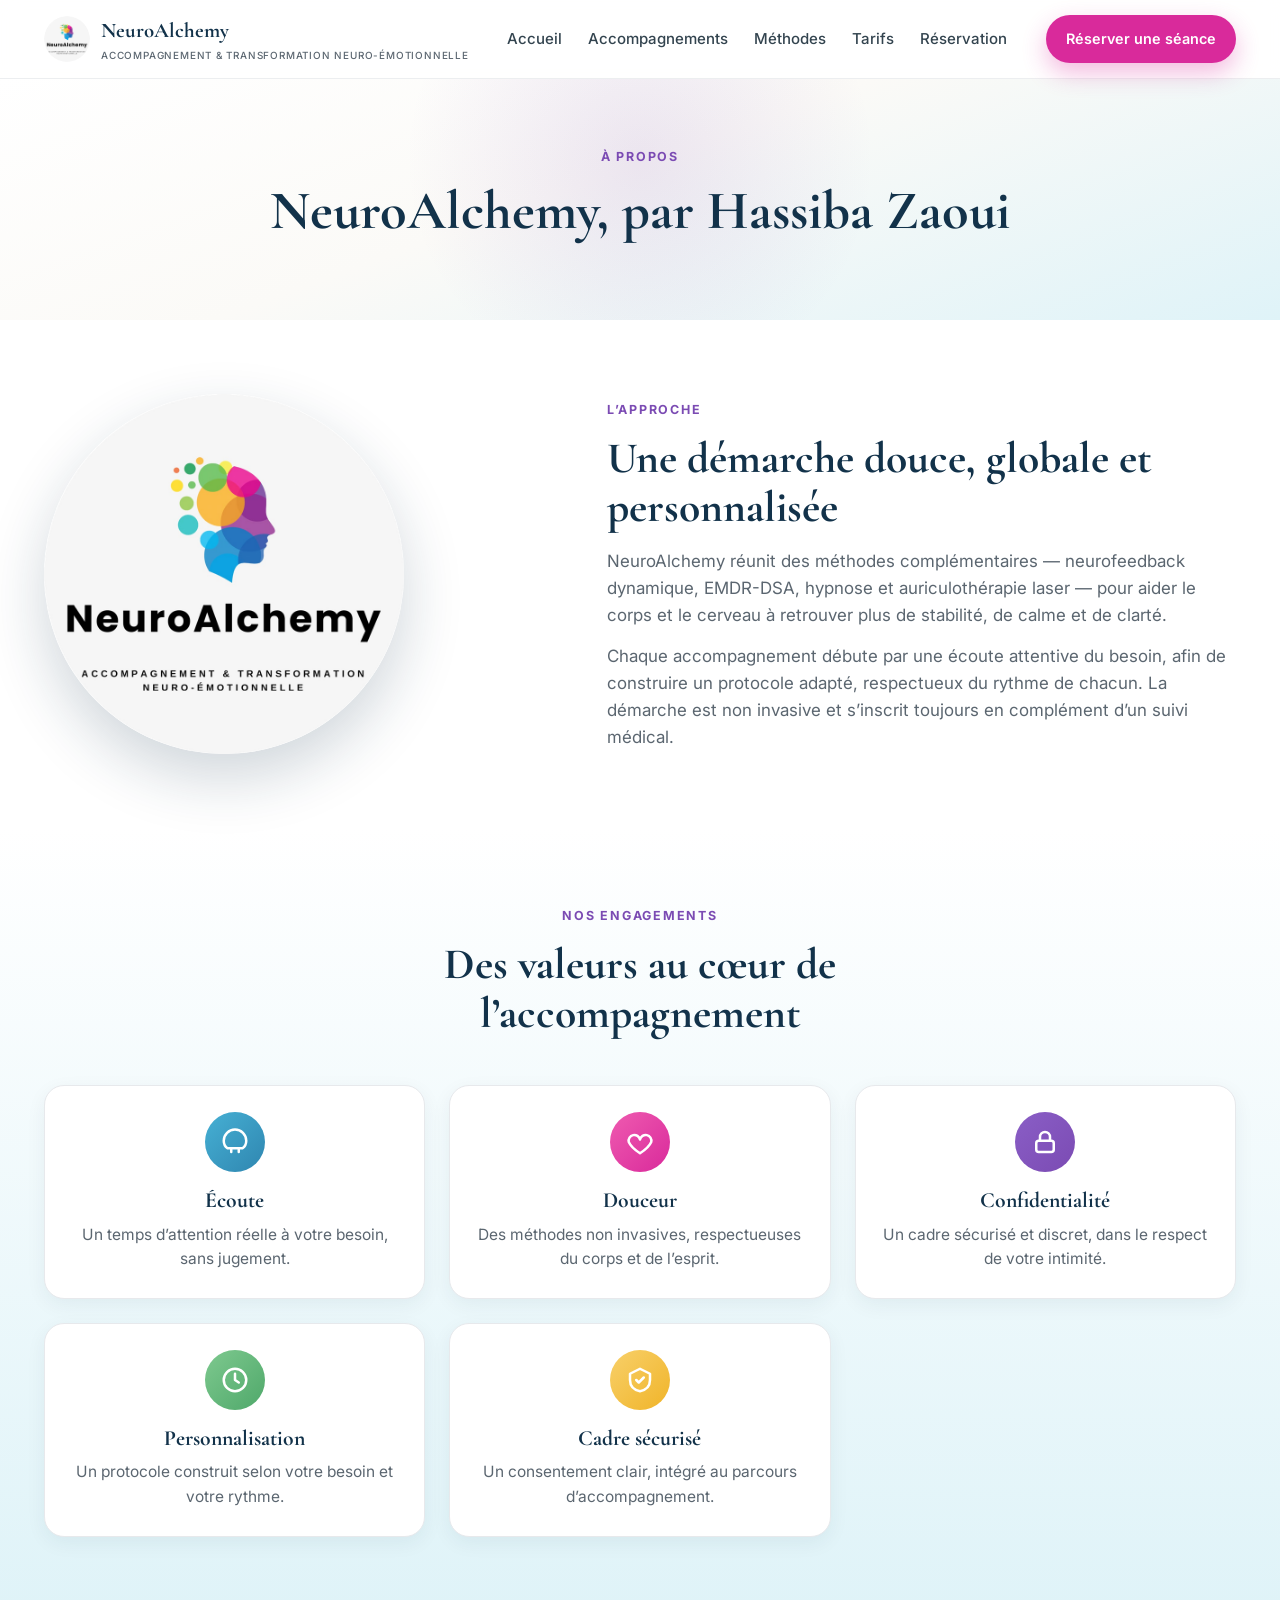
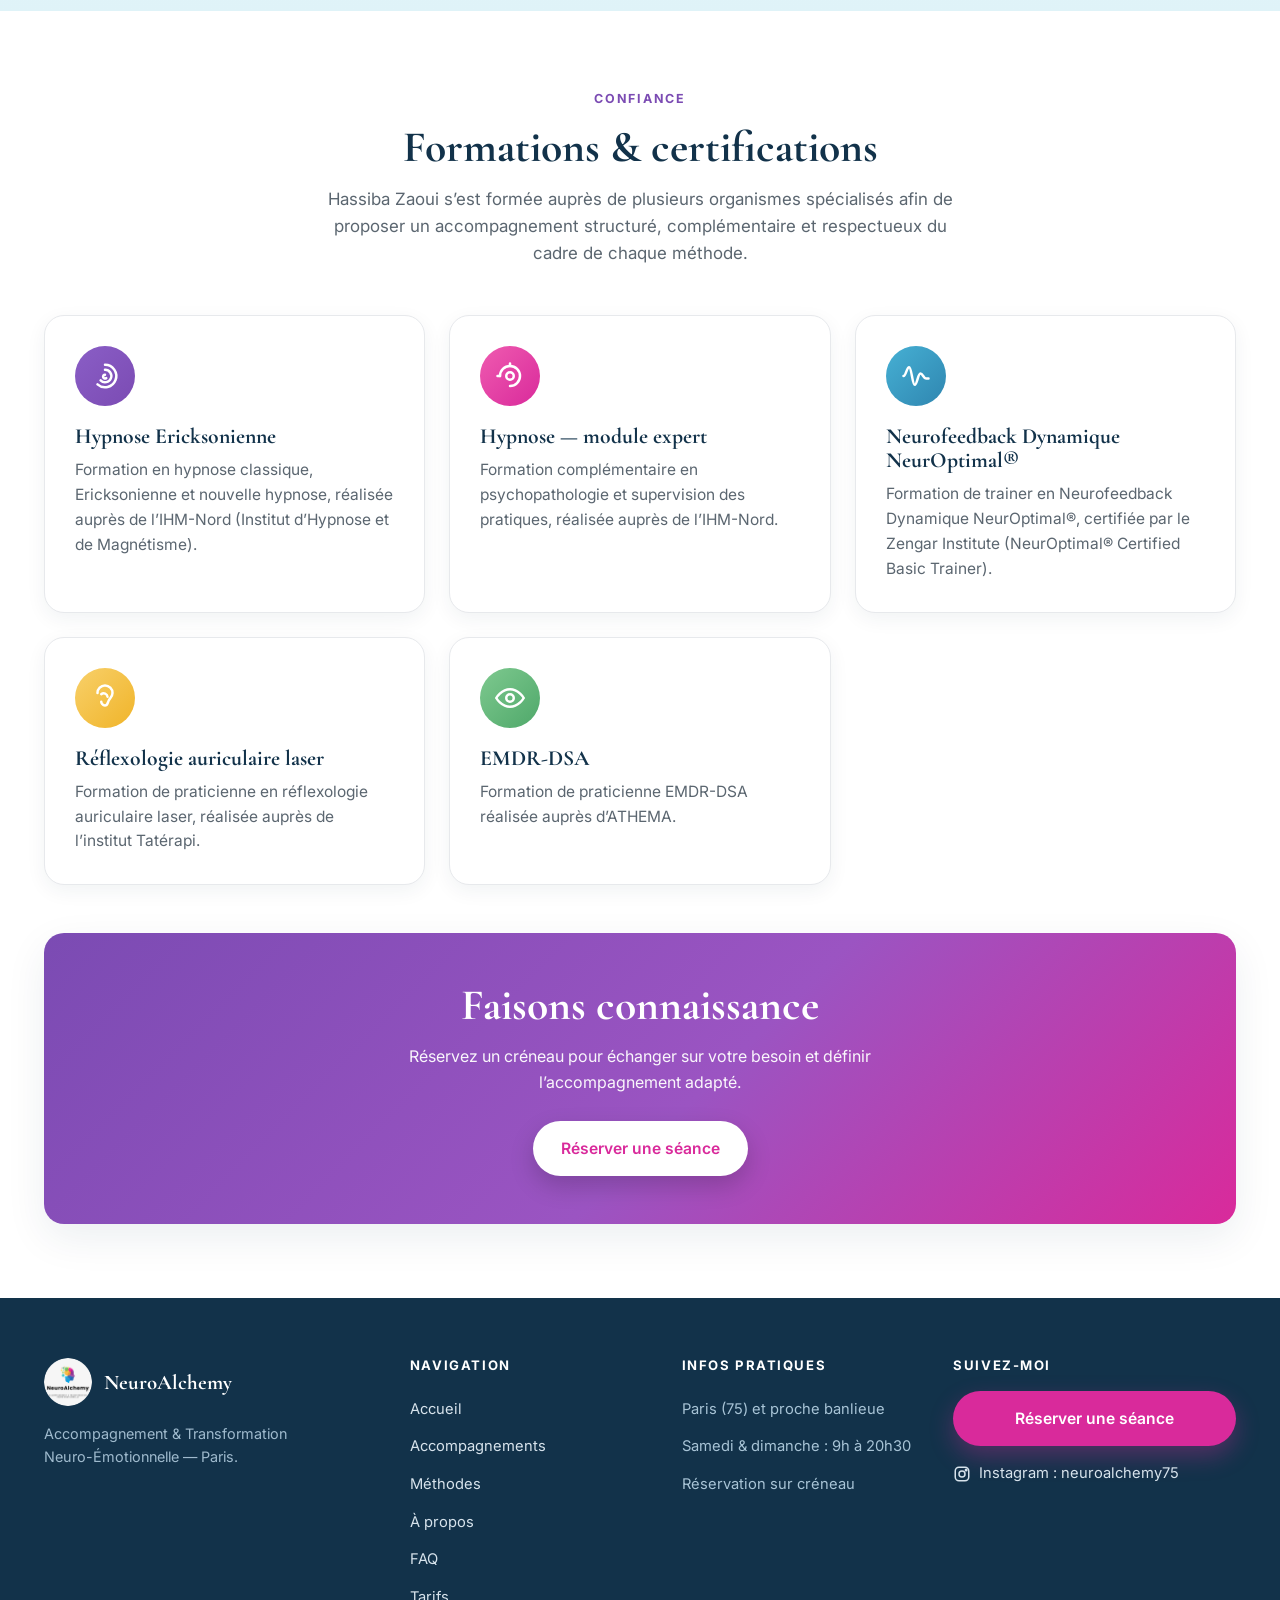
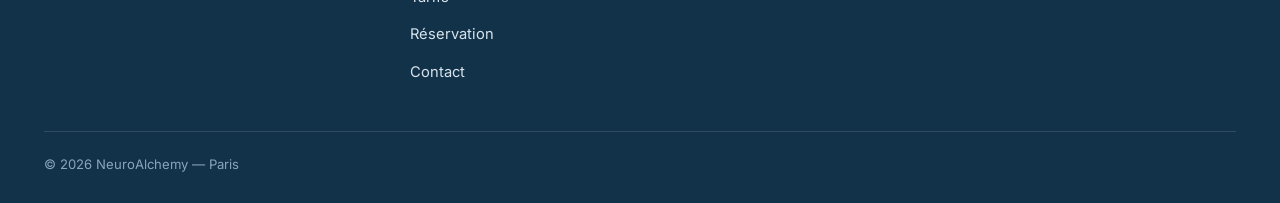
==== commit 7149323f: "Sous-titre du hero sur une seule ligne" ====
--- a/a-propos.html
+++ b/a-propos.html
@@ -34,11 +34,8 @@
       <a href="index.html">Accueil</a>
       <a href="accompagnements.html">Accompagnements</a>
       <a href="methodes.html">Méthodes</a>
-      <a href="a-propos.html" class="active">À propos</a>
-      <a href="faq.html">FAQ</a>
       <a href="tarifs.html">Tarifs</a>
       <a href="reservation.html">Réservation</a>
-      <a href="contact.html">Contact</a>
     </nav>
     <div class="nav-cta">
       <a href="reservation.html" class="btn btn-rose">Réserver une séance</a>
@@ -50,11 +47,8 @@
   <a href="index.html">Accueil</a>
   <a href="accompagnements.html">Accompagnements</a>
   <a href="methodes.html">Méthodes</a>
-  <a href="a-propos.html">À propos</a>
-  <a href="faq.html">FAQ</a>
   <a href="tarifs.html">Tarifs</a>
   <a href="reservation.html">Réservation</a>
-  <a href="contact.html">Contact</a>
   <a href="reservation.html" class="btn btn-rose btn-block">Réserver une séance</a>
 </div>
 
--- a/assets/css/style.css
+++ b/assets/css/style.css
@@ -409,8 +409,14 @@
 /* =========================================================
    AVIS / TÉMOIGNAGES
    ========================================================= */
-.testimonial-grid{display:grid;grid-template-columns:repeat(3,1fr);gap:24px;align-items:start}
-.testimonial-card{background:#fff;border:var(--border);border-radius:var(--radius);box-shadow:var(--shadow-sm);padding:30px;position:relative;transition:transform .25s ease,box-shadow .25s ease}
+.testimonial-marquee{overflow:hidden;position:relative;-webkit-mask-image:linear-gradient(90deg,transparent,#000 4%,#000 96%,transparent);mask-image:linear-gradient(90deg,transparent,#000 4%,#000 96%,transparent)}
+.testimonial-grid{display:flex;gap:24px;align-items:stretch;width:max-content;animation:testimonialScroll 55s linear infinite}
+.testimonial-marquee:hover .testimonial-grid{animation-play-state:paused}
+@media (prefers-reduced-motion:reduce){
+  .testimonial-grid{animation:none}
+}
+@keyframes testimonialScroll{from{transform:translateX(0)}to{transform:translateX(-50%)}}
+.testimonial-card{background:#fff;border:var(--border);border-radius:var(--radius);box-shadow:var(--shadow-sm);padding:30px;position:relative;transition:transform .25s ease,box-shadow .25s ease;flex:0 0 340px;width:340px}
 .testimonial-card:hover{transform:translateY(-4px);box-shadow:var(--shadow)}
 .testimonial-card .quote{position:absolute;top:20px;right:26px;font-family:var(--ff-serif);font-size:3.4rem;line-height:1;color:var(--bleu-clair)}
 .testimonial-stars{color:var(--jaune);font-size:1.05rem;letter-spacing:2px;margin-bottom:14px}
@@ -531,7 +537,6 @@
   .cert-grid{grid-template-columns:repeat(3,1fr)}
   .parcours{grid-template-columns:repeat(2,1fr)}
   .tarif-grid,.tarif-info-grid{grid-template-columns:repeat(2,1fr)}
-  .testimonial-grid{grid-template-columns:repeat(2,1fr)}
 }
 
 /* =========================================================
@@ -561,7 +566,7 @@
   .steps{grid-template-columns:1fr}
   .compare,.video-grid{grid-template-columns:1fr}
   .tarif-grid,.tarif-info-grid{grid-template-columns:1fr}
-  .testimonial-grid{grid-template-columns:1fr}
+  .testimonial-card{flex-basis:280px;width:280px}
 
   .cert-grid{grid-template-columns:repeat(2,1fr)}
 
@@ -594,6 +599,20 @@
 @media (max-width:380px){
   .needs-grid,.cert-grid{grid-template-columns:1fr}
   .badge{font-size:.8rem}
+}
+
+/* =========================================================
+   HERO CENTRÉ (accueil) — logo dominant + CTA, sans texte
+   ========================================================= */
+.hero-centered .container{display:flex;flex-direction:column;align-items:center;text-align:center;gap:34px;padding-top:64px;padding-bottom:64px}
+.hero-center{display:flex;flex-direction:column;align-items:center;gap:34px}
+.hero-logo-main{width:100%;max-width:360px}
+.hero-center h1{margin-bottom:0;max-width:none;font-size:clamp(1.1rem,2.4vw,1.9rem);white-space:nowrap}
+@media (max-width:900px){
+  .hero-center h1{white-space:normal;font-size:clamp(1rem,3.4vw,1.4rem)}
+}
+@media (max-width:768px){
+  .hero-logo-main{max-width:240px}
 }
 
 /* =========================================================
@@ -638,3 +657,17 @@
   .admin-filters{flex-direction:column;align-items:stretch}
   .admin-tabs{justify-content:center}
 }
+
+/* =========================================================
+   MODAL "Témoignage complet"
+   ========================================================= */
+.testimonial-modal{position:fixed;inset:0;z-index:200;display:flex;align-items:center;justify-content:center;padding:20px;opacity:0;pointer-events:none;transition:opacity .25s ease}
+.testimonial-modal.show{opacity:1;pointer-events:auto}
+.testimonial-modal-backdrop{position:absolute;inset:0;background:rgba(18,50,74,.55)}
+.testimonial-modal-panel{position:relative;background:#fff;border-radius:var(--radius);box-shadow:var(--shadow);padding:36px 32px;max-width:560px;width:100%;max-height:85vh;overflow-y:auto;transform:translateY(14px);transition:transform .25s ease}
+.testimonial-modal.show .testimonial-modal-panel{transform:translateY(0)}
+.testimonial-modal-close{position:absolute;top:14px;right:16px;width:34px;height:34px;border-radius:50%;border:1.5px solid var(--gris-clair);background:#fff;font-size:1.3rem;line-height:1;cursor:pointer;color:var(--gris)}
+.testimonial-modal-close:hover{border-color:var(--bleu-profond);color:var(--bleu-profond)}
+.testimonial-modal-stars{color:var(--jaune);font-size:1.1rem;letter-spacing:2px;margin-bottom:14px}
+.testimonial-modal-text p{margin-bottom:14px;color:#3c4a54;line-height:1.65}
+.testimonial-modal-author{display:flex;align-items:center;gap:12px;margin-top:18px;padding-top:18px;border-top:1px solid var(--gris-clair)}
